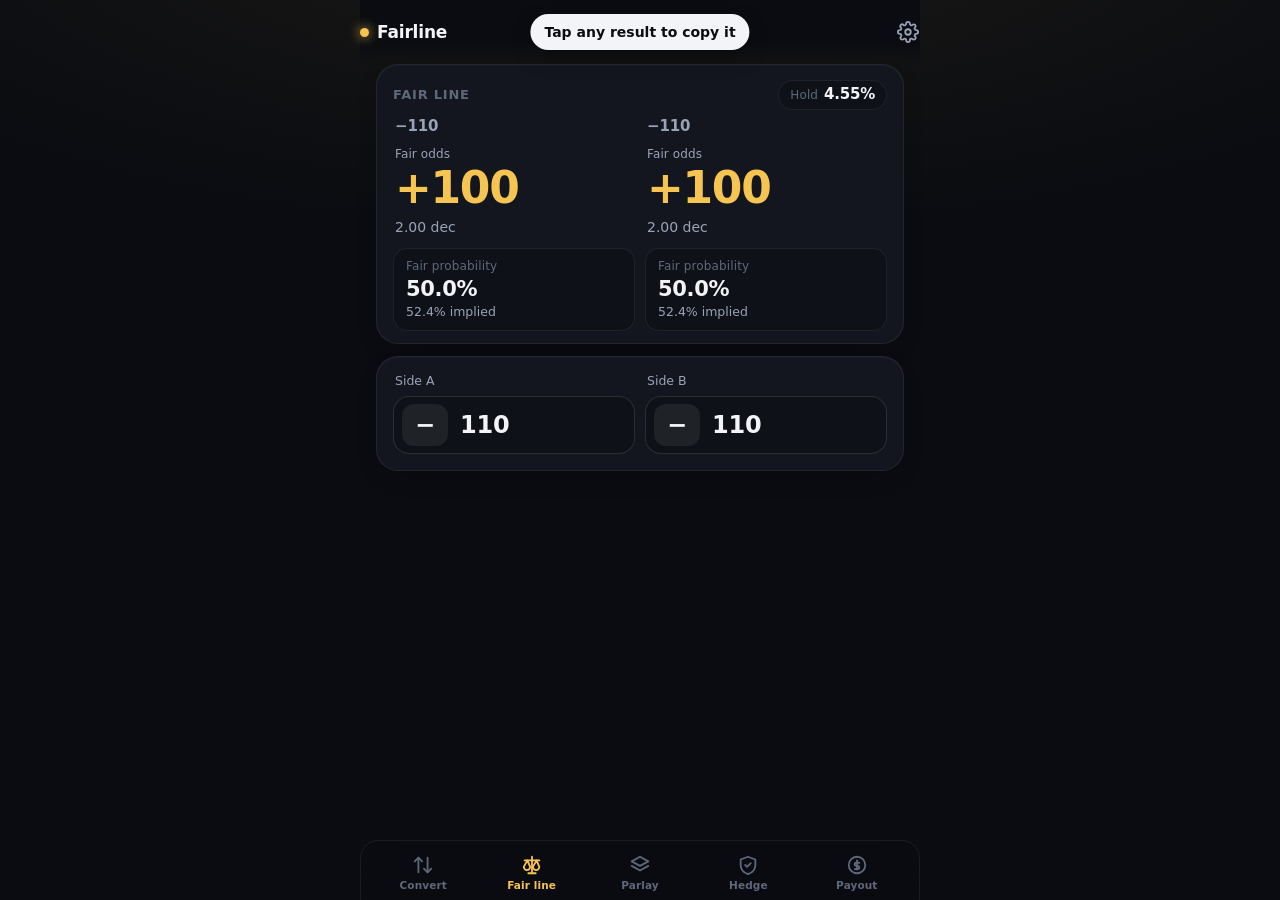
==== index.html @ 2614fa9e "Fairline v1: odds, fair line, parlay, hedge and payout calculators as an offline PWA Co-Authored-By:" ====
<!doctype html>
<html lang="en" data-theme="dark">
<head>
  <meta charset="utf-8">
  <title>Fairline</title>
  <meta name="viewport" content="width=device-width, initial-scale=1, viewport-fit=cover, maximum-scale=1, user-scalable=no">
  <meta name="description" content="Odds, fair lines, parlays, hedges and payouts. Fast, offline, private.">
  <meta name="theme-color" content="#0a0c11">
  <meta name="color-scheme" content="dark light">
  <meta name="apple-mobile-web-app-capable" content="yes">
  <meta name="mobile-web-app-capable" content="yes">
  <meta name="apple-mobile-web-app-status-bar-style" content="black-translucent">
  <meta name="apple-mobile-web-app-title" content="Fairline">
  <meta name="format-detection" content="telephone=no">
  <link rel="manifest" href="/manifest.webmanifest">
  <link rel="icon" type="image/png" sizes="32x32" href="/icons/favicon-32.png">
  <link rel="apple-touch-icon" href="/icons/apple-touch-icon.png">
  <link rel="stylesheet" href="/css/app.css">
  <script type="module" src="/js/app.js"></script>
</head>
<body>
  <header class="top">
    <div class="wordmark" aria-label="Fairline"><span class="wordmark-dot" aria-hidden="true"></span>Fairline</div>
    <button id="settingsBtn" class="icon-btn" type="button" aria-label="Settings">
      <svg viewBox="0 0 24 24" width="22" height="22" fill="none" stroke="currentColor" stroke-width="2" stroke-linecap="round" stroke-linejoin="round" aria-hidden="true">
        <circle cx="12" cy="12" r="3"/>
        <path d="M19.4 15a1.65 1.65 0 0 0 .33 1.82l.06.06a2 2 0 1 1-2.83 2.83l-.06-.06a1.65 1.65 0 0 0-1.82-.33 1.65 1.65 0 0 0-1 1.51V21a2 2 0 1 1-4 0v-.09a1.65 1.65 0 0 0-1.08-1.51 1.65 1.65 0 0 0-1.82.33l-.06.06a2 2 0 1 1-2.83-2.83l.06-.06A1.65 1.65 0 0 0 4.6 15a1.65 1.65 0 0 0-1.51-1H3a2 2 0 1 1 0-4h.09A1.65 1.65 0 0 0 4.6 9a1.65 1.65 0 0 0-.33-1.82l-.06-.06a2 2 0 1 1 2.83-2.83l.06.06A1.65 1.65 0 0 0 9 4.6a1.65 1.65 0 0 0 1-1.51V3a2 2 0 1 1 4 0v.09a1.65 1.65 0 0 0 1 1.51 1.65 1.65 0 0 0 1.82-.33l.06-.06a2 2 0 1 1 2.83 2.83l-.06.06A1.65 1.65 0 0 0 19.4 9a1.65 1.65 0 0 0 1.51 1H21a2 2 0 1 1 0 4h-.09a1.65 1.65 0 0 0-1.51 1z"/>
      </svg>
    </button>
  </header>
  <main id="screens" class="content"></main>
  <nav id="tabs" class="tabs" aria-label="Calculators"></nav>
  <noscript><p style="padding:24px;font-family:system-ui">Fairline needs JavaScript to run.</p></noscript>
</body>
</html>
---- css/app.css ----
/* Fairline: design tokens */
:root {
  --bg: #0a0c11;
  --bg-glow: rgba(245, 196, 81, 0.07);
  --card: #13161e;
  --card-2: #0e1117;
  --line: rgba(255, 255, 255, 0.07);
  --line-strong: rgba(255, 255, 255, 0.12);
  --text: #f3f4f7;
  --text-2: #9aa3b5;
  --text-3: #5f6879;
  --accent: #f5c451;
  --accent-soft: rgba(245, 196, 81, 0.14);
  --accent-ink: #1a1300;
  --pos: #3ddc97;
  --neg: #ff6b6b;
  --focus: rgba(245, 196, 81, 0.35);
  --tabbar: rgba(10, 12, 17, 0.82);
  --sheet: #13161e;
  --danger-soft: rgba(255, 107, 107, 0.12);
  --radius: 22px;
  --radius-sm: 14px;
  --tab-h: 60px;
  --font: -apple-system, BlinkMacSystemFont, "SF Pro Text", "Segoe UI", Roboto, Inter, system-ui, sans-serif;
  color-scheme: dark;
}
:root[data-theme="light"] {
  --bg: #f3f4f7;
  --bg-glow: rgba(214, 160, 30, 0.10);
  --card: #ffffff;
  --card-2: #f6f7fa;
  --line: rgba(15, 18, 24, 0.07);
  --line-strong: rgba(15, 18, 24, 0.14);
  --text: #0f1218;
  --text-2: #5b6474;
  --text-3: #8b94a5;
  --accent: #c9900f;
  --accent-soft: rgba(201, 144, 15, 0.12);
  --accent-ink: #ffffff;
  --pos: #178f5e;
  --neg: #d64545;
  --focus: rgba(201, 144, 15, 0.3);
  --tabbar: rgba(243, 244, 247, 0.85);
  --sheet: #ffffff;
  --danger-soft: rgba(214, 69, 69, 0.1);
  color-scheme: light;
}

/* Reset */
*, *::before, *::after { box-sizing: border-box; }
html { height: 100%; -webkit-text-size-adjust: 100%; }
body {
  margin: 0;
  min-height: 100%;
  background: var(--bg);
  background-image: radial-gradient(120% 60% at 50% -10%, var(--bg-glow), transparent 60%);
  background-attachment: fixed;
  color: var(--text);
  font-family: var(--font);
  font-size: 16px;
  line-height: 1.3;
  -webkit-font-smoothing: antialiased;
  -webkit-tap-highlight-color: transparent;
  overscroll-behavior-y: none;
  touch-action: manipulation;
  font-variant-numeric: tabular-nums;
}
button { font: inherit; color: inherit; background: none; border: 0; padding: 0; margin: 0; cursor: pointer; touch-action: manipulation; }
input { font: inherit; color: inherit; }
[hidden] { display: none !important; }
:focus { outline: none; }
:focus-visible { outline: 2px solid var(--accent); outline-offset: 2px; }

/* Header */
.top {
  position: sticky; top: 0; z-index: 20;
  display: flex; align-items: center; justify-content: space-between;
  padding: calc(env(safe-area-inset-top) + 10px) 20px 8px;
  background: linear-gradient(var(--bg) 70%, transparent);
}
.wordmark {
  display: inline-flex; align-items: center; gap: 8px;
  font-weight: 700; font-size: 17px; letter-spacing: -0.01em;
}
.wordmark-dot { width: 9px; height: 9px; border-radius: 50%; background: var(--accent); box-shadow: 0 0 12px var(--accent); }
.icon-btn {
  width: 44px; height: 44px; border-radius: 14px; margin-right: -10px;
  display: grid; place-items: center; color: var(--text-2);
  transition: background .15s, color .15s;
}
.icon-btn:active { background: var(--line); color: var(--text); }

/* Content */
.content {
  max-width: 560px; margin: 0 auto;
  padding: 2px 16px calc(var(--tab-h) + env(safe-area-inset-bottom) + 28px);
}
.screen { display: flex; flex-direction: column; gap: 12px; animation: fade .16s ease-out; }
@keyframes fade { from { opacity: 0; transform: translateY(4px); } to { opacity: 1; transform: none; } }
.pane { display: flex; flex-direction: column; gap: 12px; }

/* Cards */
.card {
  background: var(--card);
  border: 1px solid var(--line);
  border-radius: var(--radius);
  padding: 16px;
  box-shadow: 0 1px 0 rgba(255,255,255,0.03) inset, 0 10px 30px -18px rgba(0,0,0,0.6);
}
.card-hero { padding: 14px 16px 12px; }
.card-head { display: flex; align-items: center; justify-content: space-between; min-height: 32px; margin-bottom: 4px; }
.card-title { font-size: 13px; font-weight: 600; letter-spacing: 0.06em; text-transform: uppercase; color: var(--text-3); }
.card-title-sm { text-transform: none; letter-spacing: 0; font-size: 14px; color: var(--text-2); }
.card-inputs { display: flex; flex-direction: column; gap: 12px; }
.divider { height: 1px; background: var(--line); margin: 2px 0; }

/* Results */
.res {
  display: flex; flex-direction: column; align-items: flex-start; gap: 2px;
  width: 100%; text-align: left;
  padding: 10px 12px; border-radius: var(--radius-sm);
  background: var(--card-2); border: 1px solid var(--line);
  transition: transform .08s, background .15s;
  -webkit-user-select: none; user-select: none;
}
.res:active { transform: scale(0.985); background: var(--line); }
.res-label { font-size: 12px; font-weight: 500; color: var(--text-3); letter-spacing: 0.01em; }
.res-value { font-size: 21px; font-weight: 700; letter-spacing: -0.015em; line-height: 1.15; word-break: break-all; }
.res-sub { font-size: 12.5px; color: var(--text-2); margin-top: 1px; }
.res.is-empty .res-value { color: var(--text-3); font-weight: 500; }
.res.tone-pos .res-value { color: var(--pos); }
.res.tone-neg .res-value { color: var(--neg); }
.res.tone-accent .res-value { color: var(--accent); }

.res-hero { background: transparent; border: 0; padding: 6px 2px 10px; gap: 4px; }
.res-hero:active { background: transparent; transform: scale(0.99); }
.res-hero .res-label { font-size: 13px; color: var(--text-2); }
.res-hero .res-value { font-size: clamp(42px, 12.5vw, 60px); font-weight: 800; letter-spacing: -0.03em; line-height: 1; }
.res-hero .res-sub { font-size: 14px; color: var(--text-2); margin-top: 4px; }
.res-row { display: grid; grid-template-columns: 1fr 1fr; gap: 8px; margin-top: 6px; }
.res-row-1 { grid-template-columns: 1fr; }
.res-row .res { min-height: 66px; }

/* Pill result in card head (hold, arb sum) */
.res-pill {
  width: auto; flex-direction: row; align-items: baseline; gap: 6px;
  padding: 5px 11px; border-radius: 999px; background: var(--card-2);
}
.res-pill .res-label { font-size: 12px; }
.res-pill .res-value { font-size: 15px; font-weight: 700; }
.res-pill .res-sub { display: none; }

/* Two-column results (fair line) */
.cols { display: grid; grid-template-columns: 1fr 1fr; gap: 10px; margin-top: 2px; }
.col { display: flex; flex-direction: column; gap: 8px; min-width: 0; }
.col-head {
  font-size: 15px; font-weight: 700; color: var(--text-2); letter-spacing: -0.01em;
  padding: 2px 2px 0;
}
.res-col.res-hero { padding: 2px 2px 4px; }
.res-col.res-hero .res-value { font-size: clamp(30px, 9.4vw, 44px); color: var(--accent); }
.res-col.res-hero .res-label { font-size: 12px; }

/* Fields */
.field { display: flex; flex-direction: column; gap: 6px; min-width: 0; }
.field-label { font-size: 12.5px; font-weight: 500; color: var(--text-2); padding-left: 2px; }
.field-box {
  display: flex; align-items: center; gap: 8px;
  height: 58px; padding: 0 8px 0 8px;
  background: var(--card-2); border: 1px solid var(--line-strong); border-radius: 16px;
  transition: border-color .15s, box-shadow .15s;
}
.field-box:focus-within { border-color: var(--accent); box-shadow: 0 0 0 3px var(--focus); }
.field-box input {
  flex: 1; min-width: 0; width: 100%;
  height: 100%; background: transparent; border: 0; padding: 0 4px;
  font-size: 24px; font-weight: 600; letter-spacing: -0.01em;
  -webkit-appearance: none; appearance: none;
}
.field-box input::placeholder { color: var(--text-3); font-weight: 500; }
.field.is-computed .field-box { border-style: dashed; }
.field.is-computed .field-box input { color: var(--accent); }
.field.is-invalid .field-box { border-color: var(--neg); }
.field-sub { font-size: 12.5px; color: var(--text-2); padding-left: 4px; }
.field-sub-btn { text-align: left; }
.field-sub.is-link { color: var(--accent); font-weight: 500; }
.adorn { font-size: 18px; font-weight: 600; color: var(--text-3); padding: 0 2px 0 6px; }
.adorn-suffix { padding: 0 8px 0 0; }
.sign {
  flex: none; width: 46px; height: 42px; border-radius: 12px;
  background: var(--line); font-size: 24px; font-weight: 700; line-height: 1;
  color: var(--text); transition: background .12s, color .12s, transform .08s;
}
.sign:active { transform: scale(0.94); }
.sign.is-plus { background: var(--accent-soft); color: var(--accent); }
.row-2 { display: grid; grid-template-columns: 1fr 1fr; gap: 10px; }
.swap { display: flex; justify-content: center; color: var(--text-3); margin: -6px 0; }

/* Segmented controls */
.seg {
  display: inline-flex; padding: 3px; gap: 2px;
  background: var(--card-2); border: 1px solid var(--line); border-radius: 12px;
}
.seg-btn {
  padding: 7px 12px; border-radius: 9px; font-size: 14px; font-weight: 600;
  color: var(--text-2); white-space: nowrap; transition: background .15s, color .15s;
}
.seg-btn.is-on { background: var(--accent); color: var(--accent-ink); }
.seg-mini .seg-btn { padding: 5px 11px; font-size: 13.5px; min-width: 38px; text-align: center; }
.seg-full { display: flex; width: 100%; }
.seg-full .seg-btn { flex: 1; text-align: center; padding: 10px 8px; }
.field-box .seg { border: 0; background: var(--line); padding: 2px; border-radius: 10px; margin-right: 2px; }
.field-box .seg-btn { padding: 6px 10px; border-radius: 8px; font-size: 14px; }

/* Parlay legs */
.legs { display: flex; flex-direction: column; gap: 10px; }
.leg { display: grid; grid-template-columns: 1fr 44px; gap: 8px; align-items: end; }
.leg-remove {
  width: 44px; height: 58px; border-radius: 14px; display: grid; place-items: center;
  color: var(--text-3); background: var(--card-2); border: 1px solid var(--line);
}
.leg-remove:active { color: var(--neg); background: var(--danger-soft); }
.btn-ghost {
  display: inline-flex; align-items: center; justify-content: center; gap: 8px;
  height: 48px; border-radius: 14px; width: 100%;
  background: var(--accent-soft); color: var(--accent); font-weight: 600; font-size: 15px;
  transition: transform .08s;
}
.btn-ghost:active { transform: scale(0.985); }

/* Tab bar */
.tabs {
  position: fixed; left: 0; right: 0; bottom: 0; z-index: 30;
  display: grid; grid-template-columns: repeat(5, 1fr);
  height: calc(var(--tab-h) + env(safe-area-inset-bottom));
  padding: 6px 8px env(safe-area-inset-bottom);
  background: var(--tabbar);
  -webkit-backdrop-filter: saturate(160%) blur(18px); backdrop-filter: saturate(160%) blur(18px);
  border-top: 1px solid var(--line);
}
.tab {
  display: flex; flex-direction: column; align-items: center; justify-content: center; gap: 3px;
  color: var(--text-3); border-radius: 12px; transition: color .15s, transform .08s;
}
.tab:active { transform: scale(0.94); }
.tab-label { font-size: 10.5px; font-weight: 600; letter-spacing: 0.01em; }
.tab.is-active { color: var(--accent); }

/* Toast */
#toast {
  position: fixed; left: 50%; top: calc(env(safe-area-inset-top) + 14px); z-index: 60;
  transform: translate(-50%, -12px); opacity: 0; pointer-events: none;
  padding: 9px 14px; border-radius: 999px;
  background: var(--text); color: var(--bg); font-size: 14px; font-weight: 600;
  box-shadow: 0 8px 24px -8px rgba(0,0,0,0.5);
  transition: opacity .16s, transform .16s;
  max-width: calc(100% - 32px); white-space: nowrap; overflow: hidden; text-overflow: ellipsis;
}
#toast.is-on { opacity: 1; transform: translate(-50%, 0); }

/* Settings sheet */
.sheet { position: fixed; inset: 0; z-index: 50; }
.sheet-backdrop { position: absolute; inset: 0; background: rgba(0,0,0,0.5); opacity: 0; transition: opacity .22s; }
.sheet-panel {
  position: absolute; left: 0; right: 0; bottom: 0;
  max-height: calc(100% - env(safe-area-inset-top) - 40px);
  display: flex; flex-direction: column;
  background: var(--sheet); border-radius: 24px 24px 0 0;
  border-top: 1px solid var(--line);
  transform: translateY(100%); transition: transform .24s cubic-bezier(.2,.8,.2,1);
  max-width: 560px; margin: 0 auto;
}
.sheet.is-open .sheet-backdrop { opacity: 1; }
.sheet.is-open .sheet-panel { transform: none; }
.sheet-grab { width: 36px; height: 5px; border-radius: 3px; background: var(--line-strong); margin: 8px auto 0; }
.sheet-head { display: flex; align-items: center; justify-content: space-between; padding: 8px 20px 6px; }
.sheet-title { margin: 0; font-size: 20px; font-weight: 700; letter-spacing: -0.01em; }
.btn-done { color: var(--accent); font-weight: 700; font-size: 16px; padding: 8px 2px 8px 12px; }
.sheet-body { overflow-y: auto; -webkit-overflow-scrolling: touch; padding: 4px 20px calc(env(safe-area-inset-bottom) + 24px); display: flex; flex-direction: column; gap: 22px; }
.section { display: flex; flex-direction: column; gap: 10px; }
.section-title { font-size: 12px; font-weight: 600; letter-spacing: 0.06em; text-transform: uppercase; color: var(--text-3); }
.note { font-size: 13px; color: var(--text-2); line-height: 1.4; }
.about { font-size: 12px; color: var(--text-3); }
.options { display: flex; flex-direction: column; border: 1px solid var(--line); border-radius: 16px; overflow: hidden; background: var(--card-2); }
.option {
  display: flex; align-items: center; gap: 10px; text-align: left;
  min-height: 50px; padding: 10px 14px; border-top: 1px solid var(--line);
}
.option:first-child { border-top: 0; }
.option:active { background: var(--line); }
.option-label { flex: 1; font-size: 15px; font-weight: 500; }
.option-rate { font-size: 14px; color: var(--text-2); }
.option-check { width: 22px; display: grid; place-items: center; color: var(--accent); opacity: 0; transition: opacity .12s; }
.option.is-on .option-check { opacity: 1; }
.option.is-on .option-label { font-weight: 600; }
.btn-danger {
  height: 48px; border-radius: 14px; background: var(--danger-soft); color: var(--neg);
  font-weight: 600; font-size: 15px;
}
body.sheet-open { overflow: hidden; }

/* Wider screens: keep it phone-shaped and centered */
@media (min-width: 600px) {
  .top { max-width: 560px; margin: 0 auto; padding-left: 0; padding-right: 0; }
  .tabs { max-width: 560px; margin: 0 auto; border-radius: 18px 18px 0 0; border-left: 1px solid var(--line); border-right: 1px solid var(--line); }
}
@media (prefers-reduced-motion: reduce) {
  * { transition: none !important; animation: none !important; }
}
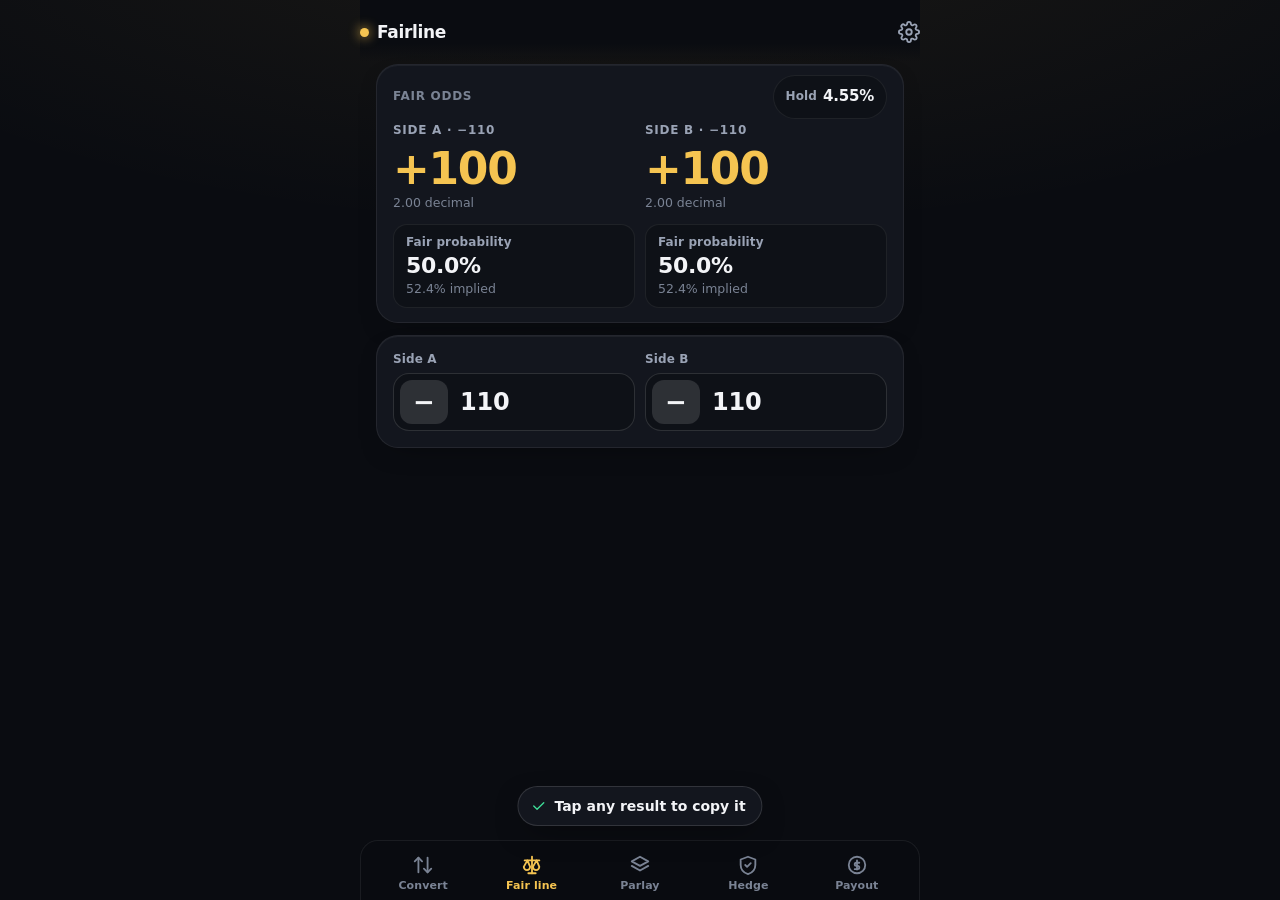
==== commit 3e12c97e: "Review round 1: contrast, touch targets, keyboard dismissal, hedge and parlay layouts, labels Co-Aut" ====
--- a/index.html
+++ b/index.html
@@ -3,7 +3,7 @@
 <head>
   <meta charset="utf-8">
   <title>Fairline</title>
-  <meta name="viewport" content="width=device-width, initial-scale=1, viewport-fit=cover, maximum-scale=1, user-scalable=no">
+  <meta name="viewport" content="width=device-width, initial-scale=1, viewport-fit=cover">
   <meta name="description" content="Odds, fair lines, parlays, hedges and payouts. Fast, offline, private.">
   <meta name="theme-color" content="#0a0c11">
   <meta name="color-scheme" content="dark light">
--- a/css/app.css
+++ b/css/app.css
@@ -5,18 +5,24 @@
   --card: #13161e;
   --card-2: #0e1117;
   --line: rgba(255, 255, 255, 0.07);
-  --line-strong: rgba(255, 255, 255, 0.12);
+  --line-strong: rgba(255, 255, 255, 0.13);
   --text: #f3f4f7;
   --text-2: #9aa3b5;
-  --text-3: #5f6879;
+  --text-3: #7a8394;
+  --text-4: #5f6879;
   --accent: #f5c451;
+  --accent-fill: #f5c451;
+  --accent-fill-ink: #1a1300;
   --accent-soft: rgba(245, 196, 81, 0.14);
-  --accent-ink: #1a1300;
+  --thumb: #f3f4f7;
+  --thumb-ink: #0a0c11;
   --pos: #3ddc97;
   --neg: #ff6b6b;
   --focus: rgba(245, 196, 81, 0.35);
-  --tabbar: rgba(10, 12, 17, 0.82);
-  --sheet: #13161e;
+  --tabbar: rgba(10, 12, 17, 0.84);
+  --sheet: #171b25;
+  --sheet-shadow: 0 -20px 60px rgba(0, 0, 0, 0.5);
+  --card-shadow: inset 0 1px 0 rgba(255, 255, 255, 0.05), 0 10px 30px -18px rgba(0, 0, 0, 0.6);
   --danger-soft: rgba(255, 107, 107, 0.12);
   --radius: 22px;
   --radius-sm: 14px;
@@ -26,22 +32,28 @@
 }
 :root[data-theme="light"] {
   --bg: #f3f4f7;
-  --bg-glow: rgba(214, 160, 30, 0.10);
+  --bg-glow: rgba(214, 160, 30, 0.05);
   --card: #ffffff;
   --card-2: #f6f7fa;
   --line: rgba(15, 18, 24, 0.07);
   --line-strong: rgba(15, 18, 24, 0.14);
   --text: #0f1218;
   --text-2: #5b6474;
-  --text-3: #8b94a5;
-  --accent: #c9900f;
-  --accent-soft: rgba(201, 144, 15, 0.12);
-  --accent-ink: #ffffff;
+  --text-3: #6b7384;
+  --text-4: #9aa2b2;
+  --accent: #946600;
+  --accent-fill: #f0b93a;
+  --accent-fill-ink: #1a1300;
+  --accent-soft: rgba(148, 102, 0, 0.12);
+  --thumb: #0f1218;
+  --thumb-ink: #ffffff;
   --pos: #178f5e;
   --neg: #d64545;
-  --focus: rgba(201, 144, 15, 0.3);
-  --tabbar: rgba(243, 244, 247, 0.85);
+  --focus: rgba(148, 102, 0, 0.3);
+  --tabbar: rgba(243, 244, 247, 0.86);
   --sheet: #ffffff;
+  --sheet-shadow: 0 -16px 48px rgba(15, 18, 24, 0.18);
+  --card-shadow: 0 1px 2px rgba(15, 18, 24, 0.04), 0 8px 24px -12px rgba(15, 18, 24, 0.12);
   --danger-soft: rgba(214, 69, 69, 0.1);
   color-scheme: light;
 }
@@ -54,7 +66,6 @@
   min-height: 100%;
   background: var(--bg);
   background-image: radial-gradient(120% 60% at 50% -10%, var(--bg-glow), transparent 60%);
-  background-attachment: fixed;
   color: var(--text);
   font-family: var(--font);
   font-size: 16px;
@@ -75,16 +86,16 @@
 .top {
   position: sticky; top: 0; z-index: 20;
   display: flex; align-items: center; justify-content: space-between;
-  padding: calc(env(safe-area-inset-top) + 10px) 20px 8px;
+  padding: calc(env(safe-area-inset-top) + 10px) 16px 8px;
   background: linear-gradient(var(--bg) 70%, transparent);
 }
 .wordmark {
   display: inline-flex; align-items: center; gap: 8px;
-  font-weight: 700; font-size: 17px; letter-spacing: -0.01em;
+  font-weight: 700; font-size: 17px; letter-spacing: -0.02em;
 }
 .wordmark-dot { width: 9px; height: 9px; border-radius: 50%; background: var(--accent); box-shadow: 0 0 12px var(--accent); }
 .icon-btn {
-  width: 44px; height: 44px; border-radius: 14px; margin-right: -10px;
+  width: 44px; height: 44px; border-radius: 14px; margin-right: -11px;
   display: grid; place-items: center; color: var(--text-2);
   transition: background .15s, color .15s;
 }
@@ -95,8 +106,7 @@
   max-width: 560px; margin: 0 auto;
   padding: 2px 16px calc(var(--tab-h) + env(safe-area-inset-bottom) + 28px);
 }
-.screen { display: flex; flex-direction: column; gap: 12px; animation: fade .16s ease-out; }
-@keyframes fade { from { opacity: 0; transform: translateY(4px); } to { opacity: 1; transform: none; } }
+.screen { display: flex; flex-direction: column; gap: 12px; }
 .pane { display: flex; flex-direction: column; gap: 12px; }
 
 /* Cards */
@@ -105,68 +115,77 @@
   border: 1px solid var(--line);
   border-radius: var(--radius);
   padding: 16px;
-  box-shadow: 0 1px 0 rgba(255,255,255,0.03) inset, 0 10px 30px -18px rgba(0,0,0,0.6);
-}
-.card-hero { padding: 14px 16px 12px; }
-.card-head { display: flex; align-items: center; justify-content: space-between; min-height: 32px; margin-bottom: 4px; }
-.card-title { font-size: 13px; font-weight: 600; letter-spacing: 0.06em; text-transform: uppercase; color: var(--text-3); }
-.card-title-sm { text-transform: none; letter-spacing: 0; font-size: 14px; color: var(--text-2); }
+  box-shadow: var(--card-shadow);
+}
+.card-hero { padding: 14px 16px 14px; }
+.card-head { display: flex; align-items: center; justify-content: space-between; min-height: 44px; margin: -4px 0 0; }
+.card-head-end { justify-content: flex-end; }
+.caption { font-size: 12px; font-weight: 600; letter-spacing: 0.06em; text-transform: uppercase; color: var(--text-3); }
 .card-inputs { display: flex; flex-direction: column; gap: 12px; }
-.divider { height: 1px; background: var(--line); margin: 2px 0; }
+.note { font-size: 13px; color: var(--text-3); line-height: 1.4; }
 
 /* Results */
 .res {
   display: flex; flex-direction: column; align-items: flex-start; gap: 2px;
-  width: 100%; text-align: left;
+  width: 100%; min-width: 0; text-align: left;
   padding: 10px 12px; border-radius: var(--radius-sm);
   background: var(--card-2); border: 1px solid var(--line);
-  transition: transform .08s, background .15s;
+  transition: transform .08s, background .15s, border-color .15s;
   -webkit-user-select: none; user-select: none;
 }
 .res:active { transform: scale(0.985); background: var(--line); }
-.res-label { font-size: 12px; font-weight: 500; color: var(--text-3); letter-spacing: 0.01em; }
-.res-value { font-size: 21px; font-weight: 700; letter-spacing: -0.015em; line-height: 1.15; word-break: break-all; }
-.res-sub { font-size: 12.5px; color: var(--text-2); margin-top: 1px; }
-.res.is-empty .res-value { color: var(--text-3); font-weight: 500; }
+.res-label { font-size: 12px; font-weight: 600; letter-spacing: 0.01em; color: var(--text-2); max-width: 100%; white-space: nowrap; overflow: hidden; text-overflow: ellipsis; }
+.res-value { font-size: 22px; font-weight: 700; letter-spacing: -0.015em; line-height: 1.15; max-width: 100%; overflow-wrap: anywhere; }
+.res-sub { font-size: 12.5px; color: var(--text-3); margin-top: 1px; max-width: 100%; line-height: 1.25; display: -webkit-box; -webkit-line-clamp: 2; -webkit-box-orient: vertical; overflow: hidden; }
+.res.is-empty .res-value { color: var(--text-4); font-weight: 400; }
 .res.tone-pos .res-value { color: var(--pos); }
 .res.tone-neg .res-value { color: var(--neg); }
 .res.tone-accent .res-value { color: var(--accent); }
-
-.res-hero { background: transparent; border: 0; padding: 6px 2px 10px; gap: 4px; }
+.res.is-copied { border-color: var(--pos); }
+.res.is-copied .res-label { color: var(--pos); }
+
+.res-hero { background: transparent; border: 0; padding: 4px 0 12px; gap: 4px; min-height: 104px; justify-content: center; }
 .res-hero:active { background: transparent; transform: scale(0.99); }
-.res-hero .res-label { font-size: 13px; color: var(--text-2); }
+.res-hero .res-label { font-size: 13px; font-weight: 500; color: var(--text-2); }
 .res-hero .res-value { font-size: clamp(42px, 12.5vw, 60px); font-weight: 800; letter-spacing: -0.03em; line-height: 1; }
-.res-hero .res-sub { font-size: 14px; color: var(--text-2); margin-top: 4px; }
-.res-row { display: grid; grid-template-columns: 1fr 1fr; gap: 8px; margin-top: 6px; }
+.res-hero.is-empty .res-value { font-size: 30px; font-weight: 400; color: var(--text-4); }
+.res-hero .res-sub { font-size: 14px; color: var(--text-2); margin-top: 4px; -webkit-line-clamp: 3; }
+.res-row { display: grid; grid-template-columns: 1fr 1fr; gap: 8px; }
+.res-row + .res-row, .res-row + .res-line { margin-top: 8px; }
 .res-row-1 { grid-template-columns: 1fr; }
-.res-row .res { min-height: 66px; }
-
-/* Pill result in card head (hold, arb sum) */
+.res-row .res { min-height: 70px; }
+
+/* Single-line result: label left, value right */
+.res-line { flex-direction: row; align-items: center; justify-content: space-between; gap: 10px; min-height: 48px; padding: 8px 12px; }
+.res-line .res-label { flex: 1; }
+.res-line .res-value { font-size: 18px; }
+.res-line .res-sub { display: none; }
+
+/* Pill result in a card head (hold, arb) */
 .res-pill {
   width: auto; flex-direction: row; align-items: baseline; gap: 6px;
-  padding: 5px 11px; border-radius: 999px; background: var(--card-2);
+  min-height: 44px; padding: 0 12px; border-radius: 999px; background: var(--card-2);
+  align-items: center;
 }
 .res-pill .res-label { font-size: 12px; }
 .res-pill .res-value { font-size: 15px; font-weight: 700; }
 .res-pill .res-sub { display: none; }
 
 /* Two-column results (fair line) */
-.cols { display: grid; grid-template-columns: 1fr 1fr; gap: 10px; margin-top: 2px; }
+.cols { display: grid; grid-template-columns: 1fr 1fr; gap: 10px; margin-top: 4px; }
 .col { display: flex; flex-direction: column; gap: 8px; min-width: 0; }
-.col-head {
-  font-size: 15px; font-weight: 700; color: var(--text-2); letter-spacing: -0.01em;
-  padding: 2px 2px 0;
-}
-.res-col.res-hero { padding: 2px 2px 4px; }
-.res-col.res-hero .res-value { font-size: clamp(30px, 9.4vw, 44px); color: var(--accent); }
-.res-col.res-hero .res-label { font-size: 12px; }
+.eyebrow { font-size: 12px; font-weight: 600; letter-spacing: 0.06em; text-transform: uppercase; color: var(--text-2); }
+.res-col.res-hero { padding: 0 0 6px; min-height: 0; gap: 2px; }
+.res-col.res-hero .res-label { display: none; }
+.res-col.res-hero .res-value { font-size: clamp(32px, 9.6vw, 44px); }
+.res-col.res-hero .res-sub { font-size: 12.5px; color: var(--text-3); margin-top: 2px; }
 
 /* Fields */
 .field { display: flex; flex-direction: column; gap: 6px; min-width: 0; }
-.field-label { font-size: 12.5px; font-weight: 500; color: var(--text-2); padding-left: 2px; }
+.field-label { font-size: 12px; font-weight: 600; letter-spacing: 0.01em; color: var(--text-2); white-space: nowrap; overflow: hidden; text-overflow: ellipsis; }
 .field-box {
   display: flex; align-items: center; gap: 8px;
-  height: 58px; padding: 0 8px 0 8px;
+  height: 58px; padding: 0 6px 0 6px;
   background: var(--card-2); border: 1px solid var(--line-strong); border-radius: 16px;
   transition: border-color .15s, box-shadow .15s;
 }
@@ -177,40 +196,40 @@
   font-size: 24px; font-weight: 600; letter-spacing: -0.01em;
   -webkit-appearance: none; appearance: none;
 }
-.field-box input::placeholder { color: var(--text-3); font-weight: 500; }
-.field.is-computed .field-box { border-style: dashed; }
-.field.is-computed .field-box input { color: var(--accent); }
+.field-box input::placeholder { color: var(--text-4); font-weight: 500; }
+.field.is-computed .field-box { background: transparent; }
+.field.is-computed .field-box input { color: var(--text-2); }
+.field.is-computed .field-label::after { content: " \00B7 \00A0 calculated"; font-weight: 500; color: var(--text-3); }
 .field.is-invalid .field-box { border-color: var(--neg); }
-.field-sub { font-size: 12.5px; color: var(--text-2); padding-left: 4px; }
-.field-sub-btn { text-align: left; }
-.field-sub.is-link { color: var(--accent); font-weight: 500; }
-.adorn { font-size: 18px; font-weight: 600; color: var(--text-3); padding: 0 2px 0 6px; }
-.adorn-suffix { padding: 0 8px 0 0; }
+.field-sub { font-size: 12.5px; color: var(--text-3); }
+.field-sub.is-error { color: var(--neg); }
+.adorn { font-size: 18px; font-weight: 600; color: var(--text-3); padding: 0 2px 0 8px; }
+.adorn-suffix { padding: 0 10px 0 0; }
 .sign {
-  flex: none; width: 46px; height: 42px; border-radius: 12px;
-  background: var(--line); font-size: 24px; font-weight: 700; line-height: 1;
+  flex: none; width: 48px; height: 44px; border-radius: 12px;
+  background: var(--line-strong); font-size: 26px; font-weight: 600; line-height: 1;
   color: var(--text); transition: background .12s, color .12s, transform .08s;
 }
 .sign:active { transform: scale(0.94); }
 .sign.is-plus { background: var(--accent-soft); color: var(--accent); }
 .row-2 { display: grid; grid-template-columns: 1fr 1fr; gap: 10px; }
-.swap { display: flex; justify-content: center; color: var(--text-3); margin: -6px 0; }
-
-/* Segmented controls */
+.swap { display: flex; justify-content: center; color: var(--text-4); margin: -6px 0; }
+
+/* Segmented controls: one system, three sizes */
 .seg {
   display: inline-flex; padding: 3px; gap: 2px;
   background: var(--card-2); border: 1px solid var(--line); border-radius: 12px;
 }
 .seg-btn {
-  padding: 7px 12px; border-radius: 9px; font-size: 14px; font-weight: 600;
+  min-height: 38px; padding: 0 14px; border-radius: 9px; font-size: 14px; font-weight: 600;
   color: var(--text-2); white-space: nowrap; transition: background .15s, color .15s;
 }
-.seg-btn.is-on { background: var(--accent); color: var(--accent-ink); }
-.seg-mini .seg-btn { padding: 5px 11px; font-size: 13.5px; min-width: 38px; text-align: center; }
-.seg-full { display: flex; width: 100%; }
-.seg-full .seg-btn { flex: 1; text-align: center; padding: 10px 8px; }
-.field-box .seg { border: 0; background: var(--line); padding: 2px; border-radius: 10px; margin-right: 2px; }
-.field-box .seg-btn { padding: 6px 10px; border-radius: 8px; font-size: 14px; }
+.seg-btn.is-on { background: var(--thumb); color: var(--thumb-ink); }
+.seg-mini .seg-btn { min-width: 44px; padding: 0 12px; }
+.seg-full { display: flex; width: 100%; padding: 3px; }
+.seg-full .seg-btn { flex: 1; min-height: 42px; text-align: center; padding: 0 8px; }
+.seg-field { border: 0; background: var(--line); padding: 2px; border-radius: 10px; flex: none; }
+.seg-field .seg-btn { min-height: 40px; min-width: 44px; padding: 0 12px; border-radius: 8px; }
 
 /* Parlay legs */
 .legs { display: flex; flex-direction: column; gap: 10px; }
@@ -227,6 +246,16 @@
   transition: transform .08s;
 }
 .btn-ghost:active { transform: scale(0.985); }
+
+/* Collapsible card */
+.card-disclosure { padding: 0; overflow: hidden; }
+.disclosure {
+  display: flex; align-items: center; justify-content: space-between; width: 100%;
+  min-height: 52px; padding: 0 16px; font-size: 14px; font-weight: 600; color: var(--text-2);
+}
+.disclosure svg { transition: transform .18s; color: var(--text-3); }
+.disclosure.is-open svg { transform: rotate(180deg); }
+.disclosure-body { display: flex; flex-direction: column; gap: 12px; padding: 0 16px 16px; }
 
 /* Tab bar */
 .tabs {
@@ -235,7 +264,7 @@
   height: calc(var(--tab-h) + env(safe-area-inset-bottom));
   padding: 6px 8px env(safe-area-inset-bottom);
   background: var(--tabbar);
-  -webkit-backdrop-filter: saturate(160%) blur(18px); backdrop-filter: saturate(160%) blur(18px);
+  -webkit-backdrop-filter: blur(20px); backdrop-filter: blur(20px);
   border-top: 1px solid var(--line);
 }
 .tab {
@@ -243,43 +272,45 @@
   color: var(--text-3); border-radius: 12px; transition: color .15s, transform .08s;
 }
 .tab:active { transform: scale(0.94); }
-.tab-label { font-size: 10.5px; font-weight: 600; letter-spacing: 0.01em; }
+.tab-label { font-size: 11px; font-weight: 600; letter-spacing: 0.01em; }
 .tab.is-active { color: var(--accent); }
 
-/* Toast */
+/* Toast: sits above the tab bar so it never covers the numbers being read */
 #toast {
-  position: fixed; left: 50%; top: calc(env(safe-area-inset-top) + 14px); z-index: 60;
-  transform: translate(-50%, -12px); opacity: 0; pointer-events: none;
-  padding: 9px 14px; border-radius: 999px;
-  background: var(--text); color: var(--bg); font-size: 14px; font-weight: 600;
-  box-shadow: 0 8px 24px -8px rgba(0,0,0,0.5);
+  position: fixed; left: 50%; bottom: calc(var(--tab-h) + env(safe-area-inset-bottom) + 14px); z-index: 60;
+  display: inline-flex; align-items: center; gap: 8px;
+  transform: translate(-50%, 10px); opacity: 0; pointer-events: none;
+  padding: 10px 16px 10px 12px; border-radius: 999px;
+  background: var(--card); color: var(--text); border: 1px solid var(--line-strong);
+  font-size: 14px; font-weight: 600;
+  box-shadow: 0 10px 30px -10px rgba(0,0,0,0.5);
   transition: opacity .16s, transform .16s;
-  max-width: calc(100% - 32px); white-space: nowrap; overflow: hidden; text-overflow: ellipsis;
-}
+  max-width: calc(100% - 32px); white-space: nowrap;
+}
+#toast svg { color: var(--pos); flex: none; }
 #toast.is-on { opacity: 1; transform: translate(-50%, 0); }
 
 /* Settings sheet */
 .sheet { position: fixed; inset: 0; z-index: 50; }
-.sheet-backdrop { position: absolute; inset: 0; background: rgba(0,0,0,0.5); opacity: 0; transition: opacity .22s; }
+.sheet-backdrop { position: absolute; inset: 0; background: rgba(0,0,0,0.5); -webkit-backdrop-filter: blur(6px); backdrop-filter: blur(6px); opacity: 0; transition: opacity .22s; }
 .sheet-panel {
   position: absolute; left: 0; right: 0; bottom: 0;
   max-height: calc(100% - env(safe-area-inset-top) - 40px);
   display: flex; flex-direction: column;
   background: var(--sheet); border-radius: 24px 24px 0 0;
-  border-top: 1px solid var(--line);
+  border-top: 1px solid var(--line-strong);
+  box-shadow: var(--sheet-shadow);
   transform: translateY(100%); transition: transform .24s cubic-bezier(.2,.8,.2,1);
   max-width: 560px; margin: 0 auto;
 }
 .sheet.is-open .sheet-backdrop { opacity: 1; }
 .sheet.is-open .sheet-panel { transform: none; }
-.sheet-grab { width: 36px; height: 5px; border-radius: 3px; background: var(--line-strong); margin: 8px auto 0; }
-.sheet-head { display: flex; align-items: center; justify-content: space-between; padding: 8px 20px 6px; }
+.sheet-head { display: flex; align-items: center; justify-content: space-between; padding: 16px 20px 6px; }
 .sheet-title { margin: 0; font-size: 20px; font-weight: 700; letter-spacing: -0.01em; }
-.btn-done { color: var(--accent); font-weight: 700; font-size: 16px; padding: 8px 2px 8px 12px; }
-.sheet-body { overflow-y: auto; -webkit-overflow-scrolling: touch; padding: 4px 20px calc(env(safe-area-inset-bottom) + 24px); display: flex; flex-direction: column; gap: 22px; }
+.btn-done { color: var(--accent); font-weight: 700; font-size: 16px; min-height: 44px; padding: 0 2px 0 12px; }
+.sheet-body { overflow-y: auto; -webkit-overflow-scrolling: touch; padding: 4px 20px calc(env(safe-area-inset-bottom) + 28px); display: flex; flex-direction: column; gap: 24px; }
 .section { display: flex; flex-direction: column; gap: 10px; }
 .section-title { font-size: 12px; font-weight: 600; letter-spacing: 0.06em; text-transform: uppercase; color: var(--text-3); }
-.note { font-size: 13px; color: var(--text-2); line-height: 1.4; }
 .about { font-size: 12px; color: var(--text-3); }
 .options { display: flex; flex-direction: column; border: 1px solid var(--line); border-radius: 16px; overflow: hidden; background: var(--card-2); }
 .option {
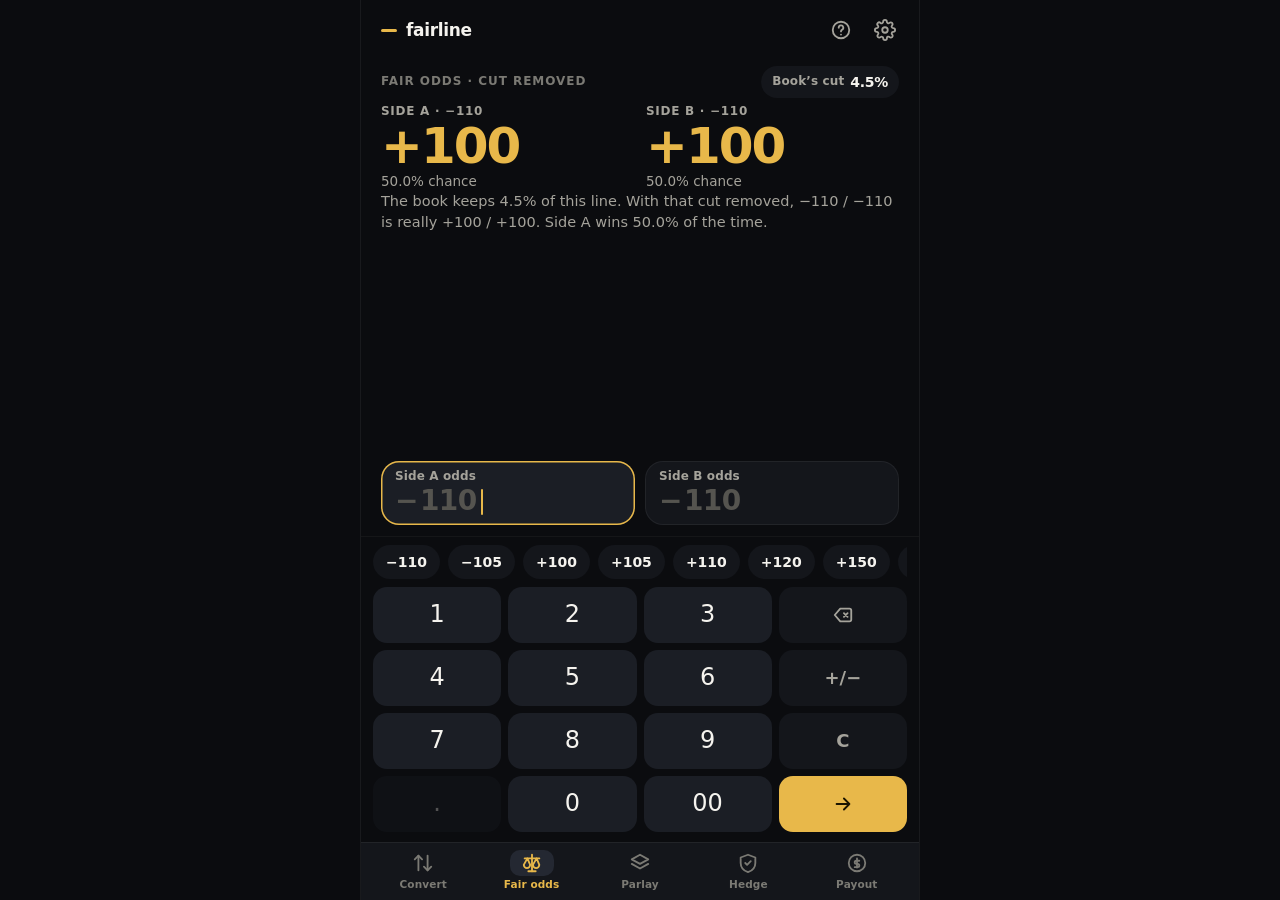
==== commit 246d4176: "Fairline v2: built-in keypad and slots, full-height shell, plain-language screens, Novig fee presets" ====
--- a/index.html
+++ b/index.html
@@ -3,9 +3,9 @@
 <head>
   <meta charset="utf-8">
   <title>Fairline</title>
-  <meta name="viewport" content="width=device-width, initial-scale=1, viewport-fit=cover">
+  <meta name="viewport" content="width=device-width, initial-scale=1, viewport-fit=cover, interactive-widget=resizes-content">
   <meta name="description" content="Odds, fair lines, parlays, hedges and payouts. Fast, offline, private.">
-  <meta name="theme-color" content="#0a0c11">
+  <meta name="theme-color" content="#0b0c0f">
   <meta name="color-scheme" content="dark light">
   <meta name="apple-mobile-web-app-capable" content="yes">
   <meta name="mobile-web-app-capable" content="yes">
@@ -19,17 +19,24 @@
   <script type="module" src="/js/app.js"></script>
 </head>
 <body>
-  <header class="top">
-    <div class="wordmark" aria-label="Fairline"><span class="wordmark-dot" aria-hidden="true"></span>Fairline</div>
-    <button id="settingsBtn" class="icon-btn" type="button" aria-label="Settings">
-      <svg viewBox="0 0 24 24" width="22" height="22" fill="none" stroke="currentColor" stroke-width="2" stroke-linecap="round" stroke-linejoin="round" aria-hidden="true">
-        <circle cx="12" cy="12" r="3"/>
-        <path d="M19.4 15a1.65 1.65 0 0 0 .33 1.82l.06.06a2 2 0 1 1-2.83 2.83l-.06-.06a1.65 1.65 0 0 0-1.82-.33 1.65 1.65 0 0 0-1 1.51V21a2 2 0 1 1-4 0v-.09a1.65 1.65 0 0 0-1.08-1.51 1.65 1.65 0 0 0-1.82.33l-.06.06a2 2 0 1 1-2.83-2.83l.06-.06A1.65 1.65 0 0 0 4.6 15a1.65 1.65 0 0 0-1.51-1H3a2 2 0 1 1 0-4h.09A1.65 1.65 0 0 0 4.6 9a1.65 1.65 0 0 0-.33-1.82l-.06-.06a2 2 0 1 1 2.83-2.83l.06.06A1.65 1.65 0 0 0 9 4.6a1.65 1.65 0 0 0 1-1.51V3a2 2 0 1 1 4 0v.09a1.65 1.65 0 0 0 1 1.51 1.65 1.65 0 0 0 1.82-.33l.06-.06a2 2 0 1 1 2.83 2.83l-.06.06A1.65 1.65 0 0 0 19.4 9a1.65 1.65 0 0 0 1.51 1H21a2 2 0 1 1 0 4h-.09a1.65 1.65 0 0 0-1.51 1z"/>
-      </svg>
-    </button>
-  </header>
-  <main id="screens" class="content"></main>
-  <nav id="tabs" class="tabs" aria-label="Calculators"></nav>
+  <div id="app">
+    <header class="top">
+      <div class="wordmark" aria-label="Fairline"><span class="wm-bar" aria-hidden="true"></span>fairline</div>
+      <div class="top-actions">
+        <button id="helpBtn" class="icon-btn" type="button" aria-label="What the words mean">
+          <svg viewBox="0 0 24 24" width="22" height="22" fill="none" stroke="currentColor" stroke-width="2" stroke-linecap="round" stroke-linejoin="round" aria-hidden="true"><circle cx="12" cy="12" r="9"/><path d="M9.5 9.5a2.5 2.5 0 1 1 3.5 2.3c-.7.4-1 .9-1 1.7"/><path d="M12 17h.01"/></svg>
+        </button>
+        <button id="settingsBtn" class="icon-btn" type="button" aria-label="Settings">
+          <svg viewBox="0 0 24 24" width="22" height="22" fill="none" stroke="currentColor" stroke-width="2" stroke-linecap="round" stroke-linejoin="round" aria-hidden="true"><circle cx="12" cy="12" r="3"/><path d="M19.4 15a1.65 1.65 0 0 0 .33 1.82l.06.06a2 2 0 1 1-2.83 2.83l-.06-.06a1.65 1.65 0 0 0-1.82-.33 1.65 1.65 0 0 0-1 1.51V21a2 2 0 1 1-4 0v-.09a1.65 1.65 0 0 0-1.08-1.51 1.65 1.65 0 0 0-1.82.33l-.06.06a2 2 0 1 1-2.83-2.83l.06-.06A1.65 1.65 0 0 0 4.6 15a1.65 1.65 0 0 0-1.51-1H3a2 2 0 1 1 0-4h.09A1.65 1.65 0 0 0 4.6 9a1.65 1.65 0 0 0-.33-1.82l-.06-.06a2 2 0 1 1 2.83-2.83l.06.06A1.65 1.65 0 0 0 9 4.6a1.65 1.65 0 0 0 1-1.51V3a2 2 0 1 1 4 0v.09a1.65 1.65 0 0 0 1 1.51 1.65 1.65 0 0 0 1.82-.33l.06-.06a2 2 0 1 1 2.83 2.83l-.06.06A1.65 1.65 0 0 0 19.4 9a1.65 1.65 0 0 0 1.51 1H21a2 2 0 1 1 0 4h-.09a1.65 1.65 0 0 0-1.51 1z"/></svg>
+        </button>
+      </div>
+    </header>
+    <main id="screens"></main>
+    <div class="dock" id="dock">
+      <nav id="tabs" class="tabs" aria-label="Calculators"></nav>
+    </div>
+  </div>
+  <label class="haptic" aria-hidden="true"><input id="haptic" type="checkbox" switch tabindex="-1"></label>
   <noscript><p style="padding:24px;font-family:system-ui">Fairline needs JavaScript to run.</p></noscript>
 </body>
 </html>
--- a/css/app.css
+++ b/css/app.css
@@ -1,340 +1,321 @@
-/* Fairline: design tokens */
+/* Fairline v2: a calculator you hold, not a form you fill. */
 :root {
-  --bg: #0a0c11;
-  --bg-glow: rgba(245, 196, 81, 0.07);
-  --card: #13161e;
-  --card-2: #0e1117;
-  --line: rgba(255, 255, 255, 0.07);
-  --line-strong: rgba(255, 255, 255, 0.13);
-  --text: #f3f4f7;
-  --text-2: #9aa3b5;
-  --text-3: #7a8394;
-  --text-4: #5f6879;
-  --accent: #f5c451;
-  --accent-fill: #f5c451;
-  --accent-fill-ink: #1a1300;
-  --accent-soft: rgba(245, 196, 81, 0.14);
-  --thumb: #f3f4f7;
-  --thumb-ink: #0a0c11;
-  --pos: #3ddc97;
-  --neg: #ff6b6b;
-  --focus: rgba(245, 196, 81, 0.35);
-  --tabbar: rgba(10, 12, 17, 0.84);
-  --sheet: #171b25;
-  --sheet-shadow: 0 -20px 60px rgba(0, 0, 0, 0.5);
-  --card-shadow: inset 0 1px 0 rgba(255, 255, 255, 0.05), 0 10px 30px -18px rgba(0, 0, 0, 0.6);
-  --danger-soft: rgba(255, 107, 107, 0.12);
-  --radius: 22px;
-  --radius-sm: 14px;
-  --tab-h: 60px;
+  --bg: #0b0c0f;
+  --s1: #14161b;
+  --s2: #1b1e25;
+  --s3: #242832;
+  --hair: rgba(255, 255, 255, 0.06);
+  --hair-2: rgba(255, 255, 255, 0.11);
+  --text: #f5f3ee;
+  --text-2: #a5a39b;
+  --text-3: #7b7a74;
+  --text-4: #55544f;
+  --gold: #e8b84a;
+  --gold-ink: #1b1400;
+  --gold-soft: rgba(232, 184, 74, 0.14);
+  --gold-glow: rgba(232, 184, 74, 0.09);
+  --pos: #5ad19a;
+  --neg: #f0736b;
+  --neg-soft: rgba(240, 115, 107, 0.14);
+  --key: #1b1e25;
+  --key-fn: #14161b;
+  --key-press: #2b303b;
+  --sheet: #14161b;
+  --pop-shadow: 0 10px 30px -10px rgba(0, 0, 0, 0.55);
+  --kp-shadow: 0 -1px 0 rgba(255, 255, 255, 0.04);
   --font: -apple-system, BlinkMacSystemFont, "SF Pro Text", "Segoe UI", Roboto, Inter, system-ui, sans-serif;
+  --font-num: -apple-system, BlinkMacSystemFont, "SF Pro Display", "Segoe UI", Roboto, Inter, system-ui, sans-serif;
+  --tab-h: 58px;
+  --r-slot: 18px;
+  --r-key: 14px;
   color-scheme: dark;
 }
 :root[data-theme="light"] {
-  --bg: #f3f4f7;
-  --bg-glow: rgba(214, 160, 30, 0.05);
-  --card: #ffffff;
-  --card-2: #f6f7fa;
-  --line: rgba(15, 18, 24, 0.07);
-  --line-strong: rgba(15, 18, 24, 0.14);
-  --text: #0f1218;
-  --text-2: #5b6474;
-  --text-3: #6b7384;
-  --text-4: #9aa2b2;
-  --accent: #946600;
-  --accent-fill: #f0b93a;
-  --accent-fill-ink: #1a1300;
-  --accent-soft: rgba(148, 102, 0, 0.12);
-  --thumb: #0f1218;
-  --thumb-ink: #ffffff;
-  --pos: #178f5e;
-  --neg: #d64545;
-  --focus: rgba(148, 102, 0, 0.3);
-  --tabbar: rgba(243, 244, 247, 0.86);
+  --bg: #f4f2ec;
+  --s1: #ffffff;
+  --s2: #ebe8e0;
+  --s3: #ddd9cf;
+  --hair: rgba(20, 19, 15, 0.07);
+  --hair-2: rgba(20, 19, 15, 0.13);
+  --text: #15140f;
+  --text-2: #5e5c55;
+  --text-3: #7d7b73;
+  --text-4: #a7a49b;
+  --gold: #a87400;
+  --gold-ink: #1b1400;
+  --gold-soft: rgba(168, 116, 0, 0.12);
+  --gold-glow: rgba(168, 116, 0, 0.07);
+  --pos: #0f7a54;
+  --neg: #c23a3a;
+  --neg-soft: rgba(194, 58, 58, 0.12);
+  --key: #ffffff;
+  --key-fn: #ebe8e0;
+  --key-press: #ddd9cf;
   --sheet: #ffffff;
-  --sheet-shadow: 0 -16px 48px rgba(15, 18, 24, 0.18);
-  --card-shadow: 0 1px 2px rgba(15, 18, 24, 0.04), 0 8px 24px -12px rgba(15, 18, 24, 0.12);
-  --danger-soft: rgba(214, 69, 69, 0.1);
+  --pop-shadow: 0 8px 20px -10px rgba(20, 19, 15, 0.22), 0 0 0 1px var(--hair);
+  --kp-shadow: 0 -1px 0 rgba(20, 19, 15, 0.06);
   color-scheme: light;
 }
-
-/* Reset */
+:root[data-theme="light"] .kp-key.kp-next { --gold: #e5b040; }
+
+/* Reset and shell */
 *, *::before, *::after { box-sizing: border-box; }
-html { height: 100%; -webkit-text-size-adjust: 100%; }
+html { height: 100%; -webkit-text-size-adjust: 100%; background: var(--bg); overscroll-behavior: none; }
 body {
-  margin: 0;
-  min-height: 100%;
-  background: var(--bg);
-  background-image: radial-gradient(120% 60% at 50% -10%, var(--bg-glow), transparent 60%);
-  color: var(--text);
-  font-family: var(--font);
-  font-size: 16px;
-  line-height: 1.3;
-  -webkit-font-smoothing: antialiased;
-  -webkit-tap-highlight-color: transparent;
-  overscroll-behavior-y: none;
-  touch-action: manipulation;
-  font-variant-numeric: tabular-nums;
+  margin: 0; height: 100%; overflow: hidden;
+  background: var(--bg); color: var(--text);
+  font-family: var(--font); font-size: 16px; line-height: 1.3;
+  -webkit-font-smoothing: antialiased; -webkit-tap-highlight-color: transparent;
+  touch-action: manipulation; font-variant-numeric: tabular-nums;
+  -webkit-user-select: none; user-select: none;
 }
 button { font: inherit; color: inherit; background: none; border: 0; padding: 0; margin: 0; cursor: pointer; touch-action: manipulation; }
-input { font: inherit; color: inherit; }
 [hidden] { display: none !important; }
 :focus { outline: none; }
-:focus-visible { outline: 2px solid var(--accent); outline-offset: 2px; }
+button:focus-visible { outline: 2px solid var(--gold); outline-offset: -2px; }
+
+#app {
+  height: 100vh; height: -webkit-fill-available; height: 100dvh;
+  display: flex; flex-direction: column;
+  max-width: 560px; margin: 0 auto;
+}
 
 /* Header */
 .top {
-  position: sticky; top: 0; z-index: 20;
-  display: flex; align-items: center; justify-content: space-between;
-  padding: calc(env(safe-area-inset-top) + 10px) 16px 8px;
-  background: linear-gradient(var(--bg) 70%, transparent);
-}
-.wordmark {
-  display: inline-flex; align-items: center; gap: 8px;
-  font-weight: 700; font-size: 17px; letter-spacing: -0.02em;
-}
-.wordmark-dot { width: 9px; height: 9px; border-radius: 50%; background: var(--accent); box-shadow: 0 0 12px var(--accent); }
-.icon-btn {
-  width: 44px; height: 44px; border-radius: 14px; margin-right: -11px;
-  display: grid; place-items: center; color: var(--text-2);
-  transition: background .15s, color .15s;
-}
-.icon-btn:active { background: var(--line); color: var(--text); }
-
-/* Content */
-.content {
-  max-width: 560px; margin: 0 auto;
-  padding: 2px 16px calc(var(--tab-h) + env(safe-area-inset-bottom) + 28px);
-}
-.screen { display: flex; flex-direction: column; gap: 12px; }
-.pane { display: flex; flex-direction: column; gap: 12px; }
-
-/* Cards */
-.card {
-  background: var(--card);
-  border: 1px solid var(--line);
-  border-radius: var(--radius);
-  padding: 16px;
-  box-shadow: var(--card-shadow);
-}
-.card-hero { padding: 14px 16px 14px; }
-.card-head { display: flex; align-items: center; justify-content: space-between; min-height: 44px; margin: -4px 0 0; }
-.card-head-end { justify-content: flex-end; }
-.caption { font-size: 12px; font-weight: 600; letter-spacing: 0.06em; text-transform: uppercase; color: var(--text-3); }
-.card-inputs { display: flex; flex-direction: column; gap: 12px; }
-.note { font-size: 13px; color: var(--text-3); line-height: 1.4; }
-
-/* Results */
+  flex: none; display: flex; align-items: center; justify-content: space-between;
+  padding: calc(env(safe-area-inset-top) + 8px) 12px 4px 20px; min-height: 48px;
+}
+.wordmark { display: inline-flex; align-items: center; gap: 9px; font-weight: 600; font-size: 17px; letter-spacing: -0.02em; color: var(--text); }
+.wm-bar { width: 16px; height: 3px; border-radius: 2px; background: var(--gold); }
+.top-actions { display: flex; }
+.icon-btn { width: 44px; height: 44px; border-radius: 14px; display: grid; place-items: center; color: var(--text-2); transition: background .15s, color .15s; }
+.icon-btn:active { background: var(--s2); color: var(--text); }
+
+/* Screens: answer on top, slots below, both inside the zone */
+#screens { flex: 1 1 auto; min-height: 0; display: flex; flex-direction: column; }
+.screen { flex: 1 1 auto; min-height: 0; display: flex; flex-direction: column; padding: 0 20px; }
+.answer { flex: none; padding: 10px 0 12px; position: relative; }
+.answer::before {
+  content: ""; position: absolute; inset: -20px -20px 0; z-index: -1; pointer-events: none;
+  background: radial-gradient(70% 60% at 50% 0, var(--gold-glow), transparent 70%);
+}
+.screen-head { display: flex; align-items: center; justify-content: space-between; min-height: 24px; margin-bottom: 6px; }
+.screen-title { font-size: 12px; font-weight: 600; letter-spacing: 0.08em; text-transform: uppercase; color: var(--text-3); }
+.slots { flex: 0 1 auto; min-height: 0; margin-top: auto; overflow-y: auto; -webkit-overflow-scrolling: touch; overscroll-behavior: contain; padding: 2px 0 12px; display: flex; flex-direction: column; gap: 10px; }
+.slots-pinned { flex: none; padding: 2px 0 10px; }
+.slots-scroll { flex: 0 1 auto; min-height: 0; overflow-y: auto; -webkit-overflow-scrolling: touch; overscroll-behavior: contain; display: flex; flex-direction: column; gap: 10px; padding-bottom: 12px; }
+.slots-scroll::-webkit-scrollbar { display: none; }
+.slots::-webkit-scrollbar { display: none; }
+.row-2 { display: grid; grid-template-columns: 1fr 1fr; gap: 10px; }
+
+/* Answer pieces */
+.say { margin: 2px 0 0; font-size: 14.5px; line-height: 1.4; color: var(--text-2); min-height: 20px; }
+.say strong { color: var(--text); font-weight: 600; }
+.answer.is-stale .res, .answer.is-stale .say { opacity: 0.45; }
+.tiles { display: grid; grid-template-columns: 1fr 1fr; gap: 8px; margin-top: 10px; }
+.tiles-1 { grid-template-columns: 1fr; }
+
+/* Results: tap to copy */
 .res {
   display: flex; flex-direction: column; align-items: flex-start; gap: 2px;
   width: 100%; min-width: 0; text-align: left;
-  padding: 10px 12px; border-radius: var(--radius-sm);
-  background: var(--card-2); border: 1px solid var(--line);
-  transition: transform .08s, background .15s, border-color .15s;
+  padding: 9px 12px; border-radius: 14px; background: var(--s1);
+  transition: transform .08s, background .15s;
   -webkit-user-select: none; user-select: none;
 }
-.res:active { transform: scale(0.985); background: var(--line); }
+.res:active { transform: scale(0.985); background: var(--s2); }
 .res-label { font-size: 12px; font-weight: 600; letter-spacing: 0.01em; color: var(--text-2); max-width: 100%; white-space: nowrap; overflow: hidden; text-overflow: ellipsis; }
-.res-value { font-size: 22px; font-weight: 700; letter-spacing: -0.015em; line-height: 1.15; max-width: 100%; overflow-wrap: anywhere; }
-.res-sub { font-size: 12.5px; color: var(--text-3); margin-top: 1px; max-width: 100%; line-height: 1.25; display: -webkit-box; -webkit-line-clamp: 2; -webkit-box-orient: vertical; overflow: hidden; }
+.res-value { font-family: var(--font-num); font-size: 22px; font-weight: 600; letter-spacing: -0.02em; line-height: 1.15; max-width: 100%; white-space: nowrap; }
+.res.is-long .res-value { font-size: 18px; }
+.res.is-xlong .res-value { font-size: 15.5px; }
+.res.is-xxlong .res-value { font-size: 13px; }
+.res.is-xxxlong .res-value { font-size: 11.5px; }
+.res-sub { font-size: 12.5px; color: var(--text-3); max-width: 100%; line-height: 1.25; display: -webkit-box; -webkit-line-clamp: 2; -webkit-box-orient: vertical; overflow: hidden; }
+.tiles .res { min-height: 58px; }
 .res.is-empty .res-value { color: var(--text-4); font-weight: 400; }
 .res.tone-pos .res-value { color: var(--pos); }
 .res.tone-neg .res-value { color: var(--neg); }
-.res.tone-accent .res-value { color: var(--accent); }
-.res.is-copied { border-color: var(--pos); }
+.res.tone-accent .res-value { color: var(--gold); }
 .res.is-copied .res-label { color: var(--pos); }
-
-.res-hero { background: transparent; border: 0; padding: 4px 0 12px; gap: 4px; min-height: 104px; justify-content: center; }
-.res-hero:active { background: transparent; transform: scale(0.99); }
-.res-hero .res-label { font-size: 13px; font-weight: 500; color: var(--text-2); }
-.res-hero .res-value { font-size: clamp(42px, 12.5vw, 60px); font-weight: 800; letter-spacing: -0.03em; line-height: 1; }
-.res-hero.is-empty .res-value { font-size: 30px; font-weight: 400; color: var(--text-4); }
-.res-hero .res-sub { font-size: 14px; color: var(--text-2); margin-top: 4px; -webkit-line-clamp: 3; }
-.res-row { display: grid; grid-template-columns: 1fr 1fr; gap: 8px; }
-.res-row + .res-row, .res-row + .res-line { margin-top: 8px; }
-.res-row-1 { grid-template-columns: 1fr; }
-.res-row .res { min-height: 70px; }
-
-/* Single-line result: label left, value right */
-.res-line { flex-direction: row; align-items: center; justify-content: space-between; gap: 10px; min-height: 48px; padding: 8px 12px; }
-.res-line .res-label { flex: 1; }
-.res-line .res-value { font-size: 18px; }
-.res-line .res-sub { display: none; }
-
-/* Pill result in a card head (hold, arb) */
-.res-pill {
-  width: auto; flex-direction: row; align-items: baseline; gap: 6px;
-  min-height: 44px; padding: 0 12px; border-radius: 999px; background: var(--card-2);
-  align-items: center;
-}
+.res-hero { background: transparent; padding: 0; gap: 2px; min-height: 92px; justify-content: flex-start; }
+.res-hero:active { background: transparent; transform: scale(0.995); }
+.res-hero .res-label { font-size: 13.5px; font-weight: 500; color: var(--text-2); white-space: normal; }
+.res-hero .res-value { font-size: clamp(50px, 15vw, 68px); font-weight: 600; letter-spacing: -0.04em; line-height: 0.98; color: var(--gold); }
+.res-hero.tone-pos .res-value { color: var(--pos); }
+.res-hero.tone-neg .res-value { color: var(--neg); }
+.res-hero.tone-plain .res-value { color: var(--text); }
+.res-hero.is-long .res-value { font-size: clamp(36px, 10.5vw, 50px); }
+.res-hero.is-xlong .res-value { font-size: clamp(28px, 8.2vw, 40px); }
+.res-hero.is-xxlong .res-value { font-size: clamp(24px, 6.8vw, 32px); }
+.res-hero.is-xxxlong .res-value { font-size: clamp(19px, 5.6vw, 26px); }
+.res-hero.is-empty .res-value { font-size: 34px; font-weight: 400; color: var(--text-4); }
+.res-hero .res-sub { font-size: 14px; color: var(--text-2); -webkit-line-clamp: 2; }
+.res-hero.is-copied .res-value { color: var(--pos); }
+.res-value.tick { animation: tick .18s ease-out; }
+@keyframes tick { from { opacity: .55; transform: translateY(5px); } to { opacity: 1; transform: none; } }
+
+/* Two columns (fair odds) */
+.cols { display: grid; grid-template-columns: 1fr 1fr; gap: 12px; }
+.col { min-width: 0; }
+.eyebrow { font-size: 12px; font-weight: 600; letter-spacing: 0.06em; text-transform: uppercase; color: var(--text-2); margin-bottom: 2px; }
+.res-col.res-hero { min-height: 0; }
+.res-col.res-hero .res-label { display: none; }
+.res-col.res-hero .res-value { font-size: clamp(38px, 11.5vw, 50px); }
+.res-col.res-hero.is-long .res-value { font-size: clamp(24px, 7.5vw, 34px); }
+.res-col.res-hero .res-sub { font-size: 13.5px; }
+
+/* Pill in the answer head (book's cut) */
+.pill {
+  display: inline-flex; align-items: center; gap: 6px; height: 30px; padding: 0 11px; border-radius: 999px;
+  background: var(--s1); font-size: 13px; font-weight: 600; color: var(--text-2);
+}
+.pill .res-value { font-size: 14px; }
+.res-pill { flex-direction: row; align-items: center; gap: 6px; width: auto; min-height: 32px; padding: 0 11px; border-radius: 999px; }
 .res-pill .res-label { font-size: 12px; }
-.res-pill .res-value { font-size: 15px; font-weight: 700; }
+.res-pill .res-value { font-size: 14px; }
 .res-pill .res-sub { display: none; }
 
-/* Two-column results (fair line) */
-.cols { display: grid; grid-template-columns: 1fr 1fr; gap: 10px; margin-top: 4px; }
-.col { display: flex; flex-direction: column; gap: 8px; min-width: 0; }
-.eyebrow { font-size: 12px; font-weight: 600; letter-spacing: 0.06em; text-transform: uppercase; color: var(--text-2); }
-.res-col.res-hero { padding: 0 0 6px; min-height: 0; gap: 2px; }
-.res-col.res-hero .res-label { display: none; }
-.res-col.res-hero .res-value { font-size: clamp(32px, 9.6vw, 44px); }
-.res-col.res-hero .res-sub { font-size: 12.5px; color: var(--text-3); margin-top: 2px; }
-
-/* Fields */
-.field { display: flex; flex-direction: column; gap: 6px; min-width: 0; }
-.field-label { font-size: 12px; font-weight: 600; letter-spacing: 0.01em; color: var(--text-2); white-space: nowrap; overflow: hidden; text-overflow: ellipsis; }
-.field-box {
-  display: flex; align-items: center; gap: 8px;
-  height: 58px; padding: 0 6px 0 6px;
-  background: var(--card-2); border: 1px solid var(--line-strong); border-radius: 16px;
-  transition: border-color .15s, box-shadow .15s;
-}
-.field-box:focus-within { border-color: var(--accent); box-shadow: 0 0 0 3px var(--focus); }
-.field-box input {
-  flex: 1; min-width: 0; width: 100%;
-  height: 100%; background: transparent; border: 0; padding: 0 4px;
-  font-size: 24px; font-weight: 600; letter-spacing: -0.01em;
-  -webkit-appearance: none; appearance: none;
-}
-.field-box input::placeholder { color: var(--text-4); font-weight: 500; }
-.field.is-computed .field-box { background: transparent; }
-.field.is-computed .field-box input { color: var(--text-2); }
-.field.is-computed .field-label::after { content: " \00B7 \00A0 calculated"; font-weight: 500; color: var(--text-3); }
-.field.is-invalid .field-box { border-color: var(--neg); }
-.field-sub { font-size: 12.5px; color: var(--text-3); }
-.field-sub.is-error { color: var(--neg); }
-.adorn { font-size: 18px; font-weight: 600; color: var(--text-3); padding: 0 2px 0 8px; }
-.adorn-suffix { padding: 0 10px 0 0; }
-.sign {
-  flex: none; width: 48px; height: 44px; border-radius: 12px;
-  background: var(--line-strong); font-size: 26px; font-weight: 600; line-height: 1;
-  color: var(--text); transition: background .12s, color .12s, transform .08s;
-}
-.sign:active { transform: scale(0.94); }
-.sign.is-plus { background: var(--accent-soft); color: var(--accent); }
-.row-2 { display: grid; grid-template-columns: 1fr 1fr; gap: 10px; }
-.swap { display: flex; justify-content: center; color: var(--text-4); margin: -6px 0; }
-
-/* Segmented controls: one system, three sizes */
-.seg {
-  display: inline-flex; padding: 3px; gap: 2px;
-  background: var(--card-2); border: 1px solid var(--line); border-radius: 12px;
-}
-.seg-btn {
-  min-height: 38px; padding: 0 14px; border-radius: 9px; font-size: 14px; font-weight: 600;
-  color: var(--text-2); white-space: nowrap; transition: background .15s, color .15s;
-}
-.seg-btn.is-on { background: var(--thumb); color: var(--thumb-ink); }
-.seg-mini .seg-btn { min-width: 44px; padding: 0 12px; }
-.seg-full { display: flex; width: 100%; padding: 3px; }
-.seg-full .seg-btn { flex: 1; min-height: 42px; text-align: center; padding: 0 8px; }
-.seg-field { border: 0; background: var(--line); padding: 2px; border-radius: 10px; flex: none; }
-.seg-field .seg-btn { min-height: 40px; min-width: 44px; padding: 0 12px; border-radius: 8px; }
-
-/* Parlay legs */
-.legs { display: flex; flex-direction: column; gap: 10px; }
-.leg { display: grid; grid-template-columns: 1fr 44px; gap: 8px; align-items: end; }
-.leg-remove {
-  width: 44px; height: 58px; border-radius: 14px; display: grid; place-items: center;
-  color: var(--text-3); background: var(--card-2); border: 1px solid var(--line);
-}
-.leg-remove:active { color: var(--neg); background: var(--danger-soft); }
-.btn-ghost {
-  display: inline-flex; align-items: center; justify-content: center; gap: 8px;
-  height: 48px; border-radius: 14px; width: 100%;
-  background: var(--accent-soft); color: var(--accent); font-weight: 600; font-size: 15px;
-  transition: transform .08s;
-}
-.btn-ghost:active { transform: scale(0.985); }
-
-/* Collapsible card */
-.card-disclosure { padding: 0; overflow: hidden; }
-.disclosure {
-  display: flex; align-items: center; justify-content: space-between; width: 100%;
-  min-height: 52px; padding: 0 16px; font-size: 14px; font-weight: 600; color: var(--text-2);
-}
+/* Verdict banner (hedge that only locks a loss, no arb) */
+.verdict { display: flex; align-items: center; gap: 8px; margin-top: 8px; padding: 8px 12px; border-radius: 12px; background: var(--neg-soft); color: var(--neg); font-size: 13.5px; font-weight: 600; }
+.verdict.is-good { background: rgba(90, 209, 154, 0.14); color: var(--pos); }
+
+/* Slots (fields) */
+.fld {
+  display: flex; flex-direction: column; align-items: flex-start; gap: 2px; width: 100%; min-width: 0; text-align: left;
+  min-height: 64px; padding: 8px 14px; border-radius: var(--r-slot);
+  background: var(--s1); box-shadow: inset 0 0 0 1px var(--hair);
+  transition: box-shadow .15s, background .15s, transform .08s;
+}
+.fld:active { transform: scale(0.985); }
+.fld.is-active { box-shadow: inset 0 0 0 1.5px var(--gold); background: var(--s2); }
+.fld-label { font-size: 12px; font-weight: 600; letter-spacing: 0.01em; color: var(--text-2); white-space: nowrap; overflow: hidden; text-overflow: ellipsis; max-width: 100%; }
+.fld-row { display: inline-flex; align-items: baseline; gap: 1px; max-width: 100%; }
+.fld-value { font-family: var(--font-num); font-size: 28px; font-weight: 600; letter-spacing: -0.02em; line-height: 1.1; white-space: nowrap; overflow: hidden; text-overflow: ellipsis; }
+.fld-sign { font-family: var(--font-num); font-size: 28px; font-weight: 600; letter-spacing: -0.02em; line-height: 1.1; color: var(--text); }
+.fld-affix { font-size: 18px; font-weight: 600; color: var(--text-3); align-self: baseline; }
+.fld-suffix { padding-left: 2px; }
+.fld-caret { width: 2px; height: 26px; margin-left: 3px; border-radius: 1px; background: var(--gold); opacity: 0; align-self: center; }
+.fld.is-active .fld-caret { opacity: 1; animation: blink 1.1s steps(2, start) infinite; }
+@keyframes blink { to { visibility: hidden; } }
+.fld.is-empty .fld-value, .fld.is-ghost .fld-value, .fld.is-ghost .fld-sign { color: var(--text-4); }
+.fld.is-computed { background: transparent; box-shadow: inset 0 0 0 1px var(--hair); }
+.fld.is-computed .fld-value, .fld.is-computed .fld-sign { color: var(--text-2); }
+.fld.is-invalid { box-shadow: inset 0 0 0 1.5px var(--neg); }
+.fld-sub { font-size: 12.5px; color: var(--text-3); }
+.fld-sub.is-error { color: var(--neg); }
+.fld-sub.is-link { color: var(--gold); font-weight: 600; }
+.fld-compact { min-height: 54px; padding: 6px 14px; }
+.fld-compact .fld-value, .fld-compact .fld-sign { font-size: 24px; }
+
+/* Slot rows with a trailing action (parlay legs) */
+.leg { display: grid; grid-template-columns: 1fr 44px; gap: 8px; align-items: stretch; }
+.leg-remove { border-radius: 14px; display: grid; place-items: center; color: var(--text-3); background: var(--s1); }
+.leg-remove:active { color: var(--neg); background: var(--neg-soft); }
+.btn-row { display: inline-flex; align-items: center; justify-content: center; gap: 8px; min-height: 48px; border-radius: 14px; width: 100%; background: var(--s1); color: var(--text); font-weight: 600; font-size: 15px; box-shadow: inset 0 0 0 1px var(--hair); }
+.btn-row:active { background: var(--s2); }
+.btn-text { font-size: 13px; font-weight: 600; color: var(--text-3); padding: 8px 4px; align-self: center; }
+.btn-text:active { color: var(--text); }
+.btn-primary { min-height: 50px; border-radius: 14px; background: var(--gold); color: var(--gold-ink); font-weight: 700; font-size: 16px; width: 100%; }
+.btn-danger { min-height: 48px; border-radius: 14px; background: var(--neg-soft); color: var(--neg); font-weight: 600; font-size: 15px; width: 100%; }
+
+/* Segmented controls */
+.seg { display: inline-flex; padding: 3px; gap: 2px; background: var(--s1); border-radius: 12px; }
+.seg-btn { min-height: 36px; padding: 0 14px; border-radius: 9px; font-size: 14px; font-weight: 600; color: var(--text-2); white-space: nowrap; transition: background .15s, color .15s; }
+.seg-btn.is-on { background: var(--s3); color: var(--text); }
+.seg-mini .seg-btn { min-height: 30px; min-width: 40px; padding: 0 10px; font-size: 13px; }
+.seg-full { display: flex; width: 100%; }
+.seg-full .seg-btn { flex: 1; min-height: 40px; text-align: center; padding: 0 8px; }
+
+/* Collapsible */
+.card-disclosure { border-radius: 16px; background: var(--s1); box-shadow: inset 0 0 0 1px var(--hair); }
+.disclosure { display: flex; align-items: center; justify-content: space-between; width: 100%; min-height: 48px; padding: 0 14px; font-size: 14px; font-weight: 600; color: var(--text-2); }
 .disclosure svg { transition: transform .18s; color: var(--text-3); }
 .disclosure.is-open svg { transform: rotate(180deg); }
-.disclosure-body { display: flex; flex-direction: column; gap: 12px; padding: 0 16px 16px; }
-
-/* Tab bar */
+.disclosure-body { display: flex; flex-direction: column; gap: 10px; padding: 0 12px 12px; }
+
+/* Dock: keypad + tabs */
+.dock { flex: none; display: flex; flex-direction: column; }
+.keypad { padding: 8px 12px 10px; background: var(--bg); box-shadow: var(--kp-shadow); }
+.kp-chips { display: flex; gap: 8px; overflow-x: auto; padding: 0 0 8px; scrollbar-width: none; -webkit-overflow-scrolling: touch; }
+.kp-chips::-webkit-scrollbar { display: none; }
+.kp-chip { flex: none; height: 34px; padding: 0 13px; border-radius: 999px; background: var(--s1); color: var(--text); font-size: 14px; font-weight: 600; font-variant-numeric: tabular-nums; }
+.kp-chip:active { background: var(--s3); }
+.kp-grid { display: grid; grid-template-columns: repeat(4, 1fr); gap: 7px; }
+.kp-key {
+  height: clamp(44px, 6.4vh, 56px); border-radius: var(--r-key); background: var(--key); color: var(--text);
+  font-family: var(--font-num); font-size: 24px; font-weight: 500; display: grid; place-items: center;
+  transition: transform .06s, background .06s;
+}
+.kp-key.kp-fn { background: var(--key-fn); color: var(--text-2); font-size: 18px; font-weight: 600; }
+.kp-key.kp-next { background: var(--gold); color: var(--gold-ink); }
+.kp-key:disabled { opacity: 0.3; }
+.kp-key.is-pressed { transform: scale(0.94); background: var(--key-press); }
+.kp-key.kp-next.is-pressed { background: var(--gold); filter: brightness(1.1); }
 .tabs {
-  position: fixed; left: 0; right: 0; bottom: 0; z-index: 30;
   display: grid; grid-template-columns: repeat(5, 1fr);
   height: calc(var(--tab-h) + env(safe-area-inset-bottom));
-  padding: 6px 8px env(safe-area-inset-bottom);
-  background: var(--tabbar);
-  -webkit-backdrop-filter: blur(20px); backdrop-filter: blur(20px);
-  border-top: 1px solid var(--line);
-}
-.tab {
-  display: flex; flex-direction: column; align-items: center; justify-content: center; gap: 3px;
-  color: var(--text-3); border-radius: 12px; transition: color .15s, transform .08s;
-}
-.tab:active { transform: scale(0.94); }
-.tab-label { font-size: 11px; font-weight: 600; letter-spacing: 0.01em; }
-.tab.is-active { color: var(--accent); }
-
-/* Toast: sits above the tab bar so it never covers the numbers being read */
+  padding: 4px 8px max(env(safe-area-inset-bottom), 6px);
+  background: var(--s1); border-top: 1px solid var(--hair);
+}
+.tab { display: flex; flex-direction: column; align-items: center; justify-content: center; gap: 2px; color: var(--text-3); transition: color .15s; }
+.tab-ic { width: 44px; height: 26px; display: grid; place-items: center; border-radius: 10px; transition: background .15s; }
+.tab-label { font-size: 10.5px; font-weight: 600; letter-spacing: 0.01em; }
+.tab.is-active { color: var(--gold); }
+.tab.is-active .tab-ic { background: var(--s3); }
+.tab:active .tab-ic { background: var(--s2); }
+
+/* Toast */
 #toast {
-  position: fixed; left: 50%; bottom: calc(var(--tab-h) + env(safe-area-inset-bottom) + 14px); z-index: 60;
+  position: fixed; left: 50%; top: calc(env(safe-area-inset-top) + 58px); z-index: 90;
   display: inline-flex; align-items: center; gap: 8px;
-  transform: translate(-50%, 10px); opacity: 0; pointer-events: none;
-  padding: 10px 16px 10px 12px; border-radius: 999px;
-  background: var(--card); color: var(--text); border: 1px solid var(--line-strong);
-  font-size: 14px; font-weight: 600;
-  box-shadow: 0 10px 30px -10px rgba(0,0,0,0.5);
-  transition: opacity .16s, transform .16s;
-  max-width: calc(100% - 32px); white-space: nowrap;
+  transform: translate(-50%, -8px); opacity: 0; pointer-events: none;
+  padding: 9px 14px 9px 11px; border-radius: 999px;
+  background: var(--s2); color: var(--text); font-size: 14px; font-weight: 600;
+  box-shadow: var(--pop-shadow); transition: opacity .16s, transform .16s; white-space: nowrap; max-width: calc(100% - 32px);
 }
 #toast svg { color: var(--pos); flex: none; }
 #toast.is-on { opacity: 1; transform: translate(-50%, 0); }
 
-/* Settings sheet */
+/* Sheets (settings, glossary): sit above the keypad so its fields can use it */
 .sheet { position: fixed; inset: 0; z-index: 50; }
-.sheet-backdrop { position: absolute; inset: 0; background: rgba(0,0,0,0.5); -webkit-backdrop-filter: blur(6px); backdrop-filter: blur(6px); opacity: 0; transition: opacity .22s; }
+.sheet:not(.is-open) { pointer-events: none; }
+.sheet-backdrop { position: absolute; inset: 0; background: rgba(0, 0, 0, 0.45); opacity: 0; transition: opacity .2s; }
 .sheet-panel {
-  position: absolute; left: 0; right: 0; bottom: 0;
-  max-height: calc(100% - env(safe-area-inset-top) - 40px);
-  display: flex; flex-direction: column;
-  background: var(--sheet); border-radius: 24px 24px 0 0;
-  border-top: 1px solid var(--line-strong);
-  box-shadow: var(--sheet-shadow);
-  transform: translateY(100%); transition: transform .24s cubic-bezier(.2,.8,.2,1);
-  max-width: 560px; margin: 0 auto;
-}
+  position: absolute; left: 0; right: 0; bottom: var(--sheet-bottom, 0px); max-height: calc(100% - env(safe-area-inset-top) - 56px);
+  display: flex; flex-direction: column; max-width: 560px; margin: 0 auto;
+  background: var(--sheet); border-radius: 24px 24px 0 0; box-shadow: 0 -16px 48px rgba(0, 0, 0, 0.35);
+  transform: translateY(105%); transition: transform .26s cubic-bezier(.2, .9, .3, 1.05);
+}
+.sheet-panel.is-dragging { transition: none; }
 .sheet.is-open .sheet-backdrop { opacity: 1; }
 .sheet.is-open .sheet-panel { transform: none; }
-.sheet-head { display: flex; align-items: center; justify-content: space-between; padding: 16px 20px 6px; }
+.sheet-grab { width: 36px; height: 5px; border-radius: 3px; background: var(--hair-2); margin: 8px auto 0; }
+.sheet-head { display: flex; align-items: center; justify-content: space-between; padding: 6px 20px 4px; touch-action: none; }
 .sheet-title { margin: 0; font-size: 20px; font-weight: 700; letter-spacing: -0.01em; }
-.btn-done { color: var(--accent); font-weight: 700; font-size: 16px; min-height: 44px; padding: 0 2px 0 12px; }
-.sheet-body { overflow-y: auto; -webkit-overflow-scrolling: touch; padding: 4px 20px calc(env(safe-area-inset-bottom) + 28px); display: flex; flex-direction: column; gap: 24px; }
+.btn-done { color: var(--gold); font-weight: 700; font-size: 16px; min-height: 44px; padding: 0 2px 0 12px; }
+.sheet-body { overflow-y: auto; -webkit-overflow-scrolling: touch; padding: 4px 20px 20px; display: flex; flex-direction: column; gap: 22px; }
+.sheet-body > * { flex-shrink: 0; }
 .section { display: flex; flex-direction: column; gap: 10px; }
 .section-title { font-size: 12px; font-weight: 600; letter-spacing: 0.06em; text-transform: uppercase; color: var(--text-3); }
-.about { font-size: 12px; color: var(--text-3); }
-.options { display: flex; flex-direction: column; border: 1px solid var(--line); border-radius: 16px; overflow: hidden; background: var(--card-2); }
-.option {
-  display: flex; align-items: center; gap: 10px; text-align: left;
-  min-height: 50px; padding: 10px 14px; border-top: 1px solid var(--line);
-}
-.option:first-child { border-top: 0; }
-.option:active { background: var(--line); }
-.option-label { flex: 1; font-size: 15px; font-weight: 500; }
-.option-rate { font-size: 14px; color: var(--text-2); }
-.option-check { width: 22px; display: grid; place-items: center; color: var(--accent); opacity: 0; transition: opacity .12s; }
-.option.is-on .option-check { opacity: 1; }
-.option.is-on .option-label { font-weight: 600; }
-.btn-danger {
-  height: 48px; border-radius: 14px; background: var(--danger-soft); color: var(--neg);
-  font-weight: 600; font-size: 15px;
-}
-body.sheet-open { overflow: hidden; }
-
-/* Wider screens: keep it phone-shaped and centered */
-@media (min-width: 600px) {
-  .top { max-width: 560px; margin: 0 auto; padding-left: 0; padding-right: 0; }
-  .tabs { max-width: 560px; margin: 0 auto; border-radius: 18px 18px 0 0; border-left: 1px solid var(--line); border-right: 1px solid var(--line); }
-}
-@media (prefers-reduced-motion: reduce) {
-  * { transition: none !important; animation: none !important; }
-}
+.note { font-size: 13px; color: var(--text-3); line-height: 1.4; }
+.about { font-size: 12px; color: var(--text-4); }
+.chips { display: flex; flex-wrap: wrap; gap: 8px; }
+.chip { min-height: 38px; padding: 0 13px; border-radius: 999px; background: var(--s2); color: var(--text-2); font-size: 14px; font-weight: 600; display: inline-flex; align-items: center; gap: 6px; }
+.chip.is-on { background: var(--s3); color: var(--text); box-shadow: inset 0 0 0 1.5px var(--gold); }
+.chip small { font-weight: 500; color: var(--text-3); }
+.switch-row { display: flex; align-items: center; justify-content: space-between; min-height: 48px; padding: 0 2px; }
+.switch-row .lbl { font-size: 15px; font-weight: 500; }
+.switch-row .sub { font-size: 12.5px; color: var(--text-3); }
+.toggle { width: 50px; height: 30px; border-radius: 999px; background: var(--s3); position: relative; transition: background .15s; flex: none; }
+.toggle::after { content: ""; position: absolute; top: 3px; left: 3px; width: 24px; height: 24px; border-radius: 50%; background: var(--text); transition: transform .15s; }
+.toggle.is-on { background: var(--gold); }
+.toggle.is-on::after { transform: translateX(20px); background: var(--gold-ink); }
+.glossary dt { font-weight: 600; margin-top: 12px; }
+.glossary dd { margin: 2px 0 0; color: var(--text-2); font-size: 14px; line-height: 1.45; }
+
+/* Haptic helper: an off-screen native switch, toggled on key taps (iOS plays a tick) */
+.haptic { position: fixed; left: -9999px; top: 0; width: 1px; height: 1px; opacity: 0; pointer-events: none; }
+
+@media (min-width: 600px) { #app { border-left: 1px solid var(--hair); border-right: 1px solid var(--hair); } }
+@media (prefers-reduced-motion: reduce) { * { transition: none !important; animation: none !important; } }
+.legs-list { display: flex; flex-direction: column; gap: 10px; }
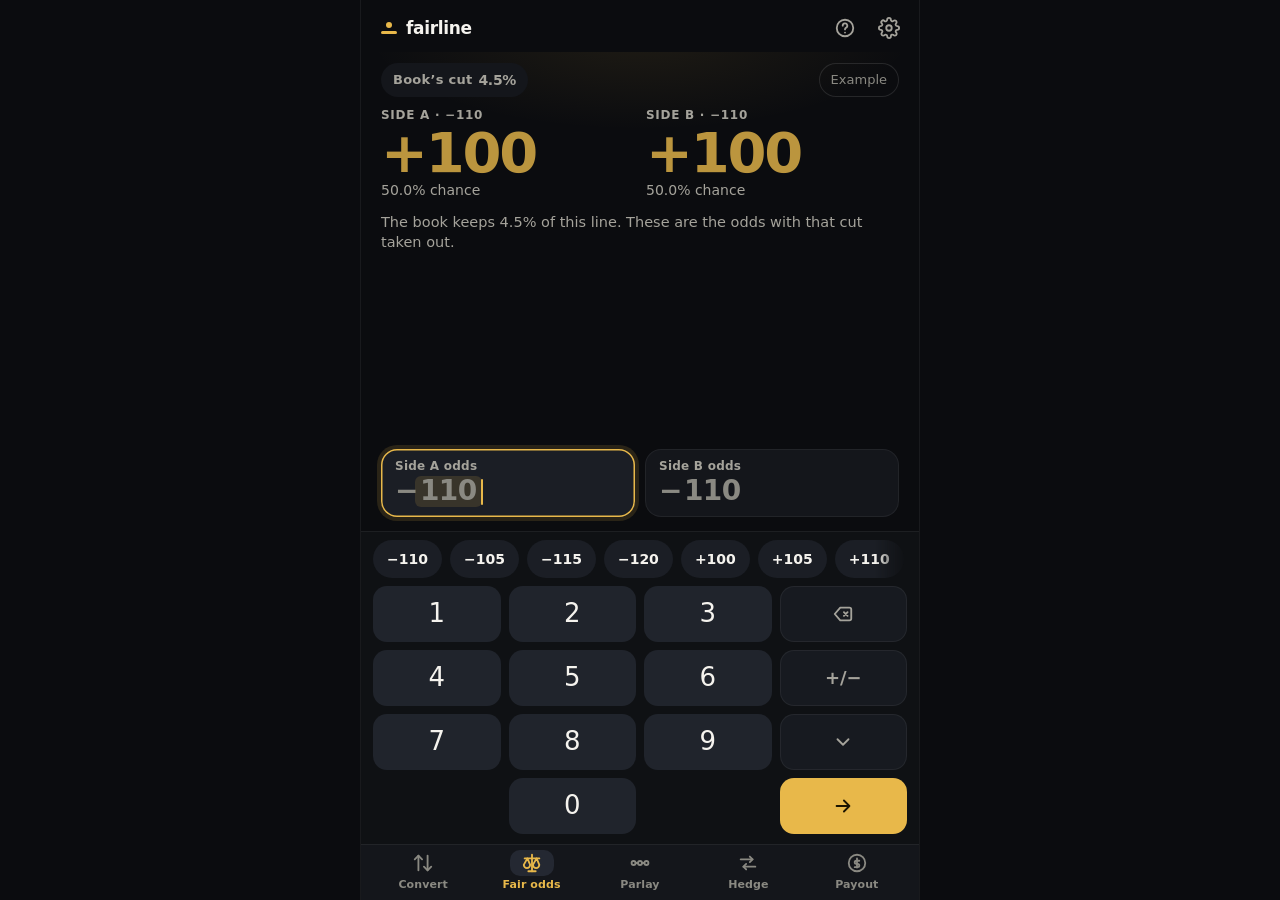
==== commit 559ddbfd: "v2 round 2: dismissible keypad, single-scroller screens, sheets carry the keypad, example marker, st" ====
--- a/index.html
+++ b/index.html
@@ -21,7 +21,7 @@
 <body>
   <div id="app">
     <header class="top">
-      <div class="wordmark" aria-label="Fairline"><span class="wm-bar" aria-hidden="true"></span>fairline</div>
+      <div class="wordmark" aria-label="Fairline"><span class="wm-mark" aria-hidden="true"></span>fairline</div>
       <div class="top-actions">
         <button id="helpBtn" class="icon-btn" type="button" aria-label="What the words mean">
           <svg viewBox="0 0 24 24" width="22" height="22" fill="none" stroke="currentColor" stroke-width="2" stroke-linecap="round" stroke-linejoin="round" aria-hidden="true"><circle cx="12" cy="12" r="9"/><path d="M9.5 9.5a2.5 2.5 0 1 1 3.5 2.3c-.7.4-1 .9-1 1.7"/><path d="M12 17h.01"/></svg>
--- a/css/app.css
+++ b/css/app.css
@@ -8,25 +8,27 @@
   --hair-2: rgba(255, 255, 255, 0.11);
   --text: #f5f3ee;
   --text-2: #a5a39b;
-  --text-3: #7b7a74;
-  --text-4: #55544f;
+  --text-3: #8a8982;
+  --text-4: #5b5a55;
   --gold: #e8b84a;
+  --gold-text: #e8b84a;
   --gold-ink: #1b1400;
   --gold-soft: rgba(232, 184, 74, 0.14);
   --gold-glow: rgba(232, 184, 74, 0.09);
   --pos: #5ad19a;
   --neg: #f0736b;
   --neg-soft: rgba(240, 115, 107, 0.14);
-  --key: #1b1e25;
-  --key-fn: #14161b;
-  --key-press: #2b303b;
+  --key: #20242c;
+  --key-fn: #171a20;
+  --key-press: #2e333e;
+  --kp-bg: #0f1114;
   --sheet: #14161b;
   --pop-shadow: 0 10px 30px -10px rgba(0, 0, 0, 0.55);
-  --kp-shadow: 0 -1px 0 rgba(255, 255, 255, 0.04);
+  --slot-shadow: inset 0 0 0 1px var(--hair);
   --font: -apple-system, BlinkMacSystemFont, "SF Pro Text", "Segoe UI", Roboto, Inter, system-ui, sans-serif;
   --font-num: -apple-system, BlinkMacSystemFont, "SF Pro Display", "Segoe UI", Roboto, Inter, system-ui, sans-serif;
-  --tab-h: 58px;
-  --r-slot: 18px;
+  --tab-h: 56px;
+  --r: 16px;
   --r-key: 14px;
   color-scheme: dark;
 }
@@ -35,28 +37,30 @@
   --s1: #ffffff;
   --s2: #ebe8e0;
   --s3: #ddd9cf;
-  --hair: rgba(20, 19, 15, 0.07);
-  --hair-2: rgba(20, 19, 15, 0.13);
+  --hair: rgba(20, 19, 15, 0.08);
+  --hair-2: rgba(20, 19, 15, 0.14);
   --text: #15140f;
-  --text-2: #5e5c55;
-  --text-3: #7d7b73;
-  --text-4: #a7a49b;
+  --text-2: #55534c;
+  --text-3: #6a6860;
+  --text-4: #a19e95;
   --gold: #a87400;
+  --gold-text: #8a5f00;
   --gold-ink: #1b1400;
   --gold-soft: rgba(168, 116, 0, 0.12);
   --gold-glow: rgba(168, 116, 0, 0.07);
   --pos: #0f7a54;
-  --neg: #c23a3a;
-  --neg-soft: rgba(194, 58, 58, 0.12);
+  --neg: #b02f2f;
+  --neg-soft: rgba(176, 47, 47, 0.12);
   --key: #ffffff;
-  --key-fn: #ebe8e0;
-  --key-press: #ddd9cf;
+  --key-fn: #e4e0d6;
+  --key-press: #d6d2c7;
+  --kp-bg: #ebe8e0;
   --sheet: #ffffff;
   --pop-shadow: 0 8px 20px -10px rgba(20, 19, 15, 0.22), 0 0 0 1px var(--hair);
-  --kp-shadow: 0 -1px 0 rgba(20, 19, 15, 0.06);
+  --slot-shadow: inset 0 0 0 1px var(--hair), 0 1px 0 rgba(20, 19, 15, 0.08);
   color-scheme: light;
 }
-:root[data-theme="light"] .kp-key.kp-next { --gold: #e5b040; }
+:root[data-theme="light"] .kp-key.kp-next { background: #e5b040; }
 
 /* Reset and shell */
 *, *::before, *::after { box-sizing: border-box; }
@@ -64,7 +68,7 @@
 body {
   margin: 0; height: 100%; overflow: hidden;
   background: var(--bg); color: var(--text);
-  font-family: var(--font); font-size: 16px; line-height: 1.3;
+  font-family: var(--font); font-size: 17px; line-height: 1.3;
   -webkit-font-smoothing: antialiased; -webkit-tap-highlight-color: transparent;
   touch-action: manipulation; font-variant-numeric: tabular-nums;
   -webkit-user-select: none; user-select: none;
@@ -83,35 +87,39 @@
 /* Header */
 .top {
   flex: none; display: flex; align-items: center; justify-content: space-between;
-  padding: calc(env(safe-area-inset-top) + 8px) 12px 4px 20px; min-height: 48px;
+  padding: calc(env(safe-area-inset-top) + 6px) 8px 2px 20px; min-height: 48px;
 }
 .wordmark { display: inline-flex; align-items: center; gap: 9px; font-weight: 600; font-size: 17px; letter-spacing: -0.02em; color: var(--text); }
-.wm-bar { width: 16px; height: 3px; border-radius: 2px; background: var(--gold); }
+.wm-mark { position: relative; width: 16px; height: 12px; }
+.wm-mark::before { content: ""; position: absolute; left: 5px; top: 0; width: 6px; height: 6px; border-radius: 50%; background: var(--gold); }
+.wm-mark::after { content: ""; position: absolute; left: 0; bottom: 0; width: 16px; height: 3px; border-radius: 2px; background: var(--gold); }
 .top-actions { display: flex; }
 .icon-btn { width: 44px; height: 44px; border-radius: 14px; display: grid; place-items: center; color: var(--text-2); transition: background .15s, color .15s; }
 .icon-btn:active { background: var(--s2); color: var(--text); }
 
-/* Screens: answer on top, slots below, both inside the zone */
+/* Screens: one scroller each, answer sticky on top, slots anchored to the keypad */
 #screens { flex: 1 1 auto; min-height: 0; display: flex; flex-direction: column; }
-.screen { flex: 1 1 auto; min-height: 0; display: flex; flex-direction: column; padding: 0 20px; }
-.answer { flex: none; padding: 10px 0 12px; position: relative; }
+.screen {
+  flex: 1 1 auto; min-height: 0; display: flex; flex-direction: column; padding: 0 20px;
+  overflow-y: auto; overscroll-behavior: contain; -webkit-overflow-scrolling: touch; scrollbar-width: none;
+}
+.screen::-webkit-scrollbar { display: none; }
+.answer { position: sticky; top: 0; z-index: 2; flex: none; padding: 8px 0 12px; background: var(--bg); }
 .answer::before {
   content: ""; position: absolute; inset: -20px -20px 0; z-index: -1; pointer-events: none;
   background: radial-gradient(70% 60% at 50% 0, var(--gold-glow), transparent 70%);
 }
-.screen-head { display: flex; align-items: center; justify-content: space-between; min-height: 24px; margin-bottom: 6px; }
-.screen-title { font-size: 12px; font-weight: 600; letter-spacing: 0.08em; text-transform: uppercase; color: var(--text-3); }
-.slots { flex: 0 1 auto; min-height: 0; margin-top: auto; overflow-y: auto; -webkit-overflow-scrolling: touch; overscroll-behavior: contain; padding: 2px 0 12px; display: flex; flex-direction: column; gap: 10px; }
-.slots-pinned { flex: none; padding: 2px 0 10px; }
-.slots-scroll { flex: 0 1 auto; min-height: 0; overflow-y: auto; -webkit-overflow-scrolling: touch; overscroll-behavior: contain; display: flex; flex-direction: column; gap: 10px; padding-bottom: 12px; }
-.slots-scroll::-webkit-scrollbar { display: none; }
-.slots::-webkit-scrollbar { display: none; }
+.screen-head { display: flex; align-items: center; gap: 8px; min-height: 40px; margin-bottom: 8px; }
+.screen-head .spacer { flex: 1; }
+.slots { flex: none; margin-top: auto; padding: 4px 0 14px; display: flex; flex-direction: column; gap: 10px; }
 .row-2 { display: grid; grid-template-columns: 1fr 1fr; gap: 10px; }
+.legs-list { display: flex; flex-direction: column; gap: 10px; }
 
 /* Answer pieces */
-.say { margin: 2px 0 0; font-size: 14.5px; line-height: 1.4; color: var(--text-2); min-height: 20px; }
+.say { margin: 4px 0 0; font-size: 14.5px; line-height: 1.4; color: var(--text-2); min-height: 20px; }
 .say strong { color: var(--text); font-weight: 600; }
-.answer.is-stale .res, .answer.is-stale .say { opacity: 0.45; }
+.answer.is-stale .res, .answer.is-stale .say, .answer.is-stale .pill:not(.pill-example) { opacity: 0.45; }
+.answer.is-example .res-hero .res-value { opacity: 0.8; }
 .tiles { display: grid; grid-template-columns: 1fr 1fr; gap: 8px; margin-top: 10px; }
 .tiles-1 { grid-template-columns: 1fr; }
 
@@ -119,31 +127,29 @@
 .res {
   display: flex; flex-direction: column; align-items: flex-start; gap: 2px;
   width: 100%; min-width: 0; text-align: left;
-  padding: 9px 12px; border-radius: 14px; background: var(--s1);
+  padding: 10px 14px; border-radius: var(--r); background: var(--s1);
   transition: transform .08s, background .15s;
   -webkit-user-select: none; user-select: none;
 }
 .res:active { transform: scale(0.985); background: var(--s2); }
-.res-label { font-size: 12px; font-weight: 600; letter-spacing: 0.01em; color: var(--text-2); max-width: 100%; white-space: nowrap; overflow: hidden; text-overflow: ellipsis; }
+.res-label { font-size: 12px; font-weight: 600; letter-spacing: 0.02em; color: var(--text-2); max-width: 100%; white-space: nowrap; overflow: hidden; text-overflow: ellipsis; }
 .res-value { font-family: var(--font-num); font-size: 22px; font-weight: 600; letter-spacing: -0.02em; line-height: 1.15; max-width: 100%; white-space: nowrap; }
 .res.is-long .res-value { font-size: 18px; }
 .res.is-xlong .res-value { font-size: 15.5px; }
 .res.is-xxlong .res-value { font-size: 13px; }
 .res.is-xxxlong .res-value { font-size: 11.5px; }
-.res-sub { font-size: 12.5px; color: var(--text-3); max-width: 100%; line-height: 1.25; display: -webkit-box; -webkit-line-clamp: 2; -webkit-box-orient: vertical; overflow: hidden; }
+.res-sub { font-size: 13px; color: var(--text-3); max-width: 100%; line-height: 1.25; display: -webkit-box; -webkit-line-clamp: 2; -webkit-box-orient: vertical; overflow: hidden; }
 .tiles .res { min-height: 58px; }
 .res.is-empty .res-value { color: var(--text-4); font-weight: 400; }
 .res.tone-pos .res-value { color: var(--pos); }
 .res.tone-neg .res-value { color: var(--neg); }
-.res.tone-accent .res-value { color: var(--gold); }
 .res.is-copied .res-label { color: var(--pos); }
 .res-hero { background: transparent; padding: 0; gap: 2px; min-height: 92px; justify-content: flex-start; }
 .res-hero:active { background: transparent; transform: scale(0.995); }
-.res-hero .res-label { font-size: 13.5px; font-weight: 500; color: var(--text-2); white-space: normal; }
-.res-hero .res-value { font-size: clamp(50px, 15vw, 68px); font-weight: 600; letter-spacing: -0.04em; line-height: 0.98; color: var(--gold); }
+.res-hero .res-label { font-size: 14px; font-weight: 500; color: var(--text-2); white-space: normal; }
+.res-hero .res-value { font-size: clamp(52px, min(16vw, 9dvh), 72px); font-weight: 600; letter-spacing: -0.04em; line-height: 0.98; color: var(--gold); font-variant-numeric: proportional-nums; }
 .res-hero.tone-pos .res-value { color: var(--pos); }
 .res-hero.tone-neg .res-value { color: var(--neg); }
-.res-hero.tone-plain .res-value { color: var(--text); }
 .res-hero.is-long .res-value { font-size: clamp(36px, 10.5vw, 50px); }
 .res-hero.is-xlong .res-value { font-size: clamp(28px, 8.2vw, 40px); }
 .res-hero.is-xxlong .res-value { font-size: clamp(24px, 6.8vw, 32px); }
@@ -151,8 +157,8 @@
 .res-hero.is-empty .res-value { font-size: 34px; font-weight: 400; color: var(--text-4); }
 .res-hero .res-sub { font-size: 14px; color: var(--text-2); -webkit-line-clamp: 2; }
 .res-hero.is-copied .res-value { color: var(--pos); }
-.res-value.tick { animation: tick .18s ease-out; }
-@keyframes tick { from { opacity: .55; transform: translateY(5px); } to { opacity: 1; transform: none; } }
+.res-value.tick { animation: tick .12s ease-out; }
+@keyframes tick { from { opacity: .8; transform: translateY(3px); } to { opacity: 1; transform: none; } }
 
 /* Two columns (fair odds) */
 .cols { display: grid; grid-template-columns: 1fr 1fr; gap: 12px; }
@@ -160,95 +166,93 @@
 .eyebrow { font-size: 12px; font-weight: 600; letter-spacing: 0.06em; text-transform: uppercase; color: var(--text-2); margin-bottom: 2px; }
 .res-col.res-hero { min-height: 0; }
 .res-col.res-hero .res-label { display: none; }
-.res-col.res-hero .res-value { font-size: clamp(38px, 11.5vw, 50px); }
+.res-col.res-hero .res-value { font-size: clamp(44px, min(13vw, 8dvh), 56px); }
 .res-col.res-hero.is-long .res-value { font-size: clamp(24px, 7.5vw, 34px); }
-.res-col.res-hero .res-sub { font-size: 13.5px; }
-
-/* Pill in the answer head (book's cut) */
-.pill {
-  display: inline-flex; align-items: center; gap: 6px; height: 30px; padding: 0 11px; border-radius: 999px;
-  background: var(--s1); font-size: 13px; font-weight: 600; color: var(--text-2);
-}
-.pill .res-value { font-size: 14px; }
-.res-pill { flex-direction: row; align-items: center; gap: 6px; width: auto; min-height: 32px; padding: 0 11px; border-radius: 999px; }
-.res-pill .res-label { font-size: 12px; }
-.res-pill .res-value { font-size: 14px; }
+.res-col.res-hero .res-sub { font-size: 14px; }
+.cols + .say { margin-top: 12px; }
+
+/* Pills (book's cut, leg count, example) */
+.res-pill, .pill {
+  display: inline-flex; flex-direction: row; align-items: center; gap: 6px; width: auto; min-height: 34px; padding: 0 12px; border-radius: 999px;
+  background: var(--s1); font-size: 13px; font-weight: 600; color: var(--text-2); white-space: nowrap;
+}
+.res-pill .res-label { font-size: 13px; }
+.res-pill .res-value { font-size: 14px; font-weight: 700; }
 .res-pill .res-sub { display: none; }
-
-/* Verdict banner (hedge that only locks a loss, no arb) */
-.verdict { display: flex; align-items: center; gap: 8px; margin-top: 8px; padding: 8px 12px; border-radius: 12px; background: var(--neg-soft); color: var(--neg); font-size: 13.5px; font-weight: 600; }
-.verdict.is-good { background: rgba(90, 209, 154, 0.14); color: var(--pos); }
+.pill-example { color: var(--text-3); background: transparent; box-shadow: inset 0 0 0 1px var(--hair-2); font-weight: 500; }
 
 /* Slots (fields) */
 .fld {
   display: flex; flex-direction: column; align-items: flex-start; gap: 2px; width: 100%; min-width: 0; text-align: left;
-  min-height: 64px; padding: 8px 14px; border-radius: var(--r-slot);
-  background: var(--s1); box-shadow: inset 0 0 0 1px var(--hair);
+  min-height: 64px; padding: 10px 14px; border-radius: var(--r);
+  background: var(--s1); box-shadow: var(--slot-shadow);
   transition: box-shadow .15s, background .15s, transform .08s;
 }
 .fld:active { transform: scale(0.985); }
-.fld.is-active { box-shadow: inset 0 0 0 1.5px var(--gold); background: var(--s2); }
-.fld-label { font-size: 12px; font-weight: 600; letter-spacing: 0.01em; color: var(--text-2); white-space: nowrap; overflow: hidden; text-overflow: ellipsis; max-width: 100%; }
-.fld-row { display: inline-flex; align-items: baseline; gap: 1px; max-width: 100%; }
-.fld-value { font-family: var(--font-num); font-size: 28px; font-weight: 600; letter-spacing: -0.02em; line-height: 1.1; white-space: nowrap; overflow: hidden; text-overflow: ellipsis; }
-.fld-sign { font-family: var(--font-num); font-size: 28px; font-weight: 600; letter-spacing: -0.02em; line-height: 1.1; color: var(--text); }
+.fld.is-active { box-shadow: inset 0 0 0 1.5px var(--gold), 0 0 0 4px var(--gold-soft); background: var(--s1); }
+:root[data-theme="dark"] .fld.is-active { background: var(--s2); }
+.fld-label { font-size: 12px; font-weight: 600; letter-spacing: 0.02em; color: var(--text-2); white-space: nowrap; overflow: hidden; text-overflow: ellipsis; max-width: 100%; }
+.fld-row { display: inline-flex; align-items: baseline; gap: 1px; max-width: 100%; font-variant-numeric: proportional-nums; }
+.fld-value, .fld-sign { font-family: var(--font-num); font-size: 28px; font-weight: 600; letter-spacing: -0.02em; line-height: 1.1; white-space: nowrap; }
+.fld.is-long .fld-value, .fld.is-long .fld-sign { font-size: 22px; }
+.fld.is-xlong .fld-value, .fld.is-xlong .fld-sign { font-size: 17px; }
 .fld-affix { font-size: 18px; font-weight: 600; color: var(--text-3); align-self: baseline; }
-.fld-suffix { padding-left: 2px; }
+.fld-suffix { padding-left: 3px; }
 .fld-caret { width: 2px; height: 26px; margin-left: 3px; border-radius: 1px; background: var(--gold); opacity: 0; align-self: center; }
 .fld.is-active .fld-caret { opacity: 1; animation: blink 1.1s steps(2, start) infinite; }
 @keyframes blink { to { visibility: hidden; } }
-.fld.is-empty .fld-value, .fld.is-ghost .fld-value, .fld.is-ghost .fld-sign { color: var(--text-4); }
+.fld.is-empty .fld-value, .fld.is-empty .fld-sign { color: var(--text-4); }
+.fld.is-ghost .fld-value, .fld.is-ghost .fld-sign { color: var(--text-3); }
+.fld.is-ghost.is-active .fld-value { background: var(--gold-soft); border-radius: 6px; padding: 0 5px; margin: 0 -5px; }
 .fld.is-computed { background: transparent; box-shadow: inset 0 0 0 1px var(--hair); }
 .fld.is-computed .fld-value, .fld.is-computed .fld-sign { color: var(--text-2); }
 .fld.is-invalid { box-shadow: inset 0 0 0 1.5px var(--neg); }
-.fld-sub { font-size: 12.5px; color: var(--text-3); }
+.fld-sub { font-size: 13px; color: var(--text-3); }
 .fld-sub.is-error { color: var(--neg); }
-.fld-sub.is-link { color: var(--gold); font-weight: 600; }
-.fld-compact { min-height: 54px; padding: 6px 14px; }
+.fld-sub.is-link { color: var(--gold-text); font-weight: 600; }
+.fld-compact { min-height: 54px; padding: 7px 14px; }
 .fld-compact .fld-value, .fld-compact .fld-sign { font-size: 24px; }
 
 /* Slot rows with a trailing action (parlay legs) */
 .leg { display: grid; grid-template-columns: 1fr 44px; gap: 8px; align-items: stretch; }
-.leg-remove { border-radius: 14px; display: grid; place-items: center; color: var(--text-3); background: var(--s1); }
+.leg-remove { border-radius: var(--r); display: grid; place-items: center; color: var(--text-3); background: var(--s1); box-shadow: var(--slot-shadow); }
 .leg-remove:active { color: var(--neg); background: var(--neg-soft); }
-.btn-row { display: inline-flex; align-items: center; justify-content: center; gap: 8px; min-height: 48px; border-radius: 14px; width: 100%; background: var(--s1); color: var(--text); font-weight: 600; font-size: 15px; box-shadow: inset 0 0 0 1px var(--hair); }
+.btn-row { display: inline-flex; align-items: center; justify-content: center; gap: 8px; min-height: 48px; border-radius: var(--r); width: 100%; background: var(--s1); color: var(--text); font-weight: 600; font-size: 15px; box-shadow: var(--slot-shadow); }
 .btn-row:active { background: var(--s2); }
-.btn-text { font-size: 13px; font-weight: 600; color: var(--text-3); padding: 8px 4px; align-self: center; }
-.btn-text:active { color: var(--text); }
-.btn-primary { min-height: 50px; border-radius: 14px; background: var(--gold); color: var(--gold-ink); font-weight: 700; font-size: 16px; width: 100%; }
-.btn-danger { min-height: 48px; border-radius: 14px; background: var(--neg-soft); color: var(--neg); font-weight: 600; font-size: 15px; width: 100%; }
+.btn-primary { min-height: 50px; border-radius: var(--r); background: var(--gold); color: var(--gold-ink); font-weight: 700; font-size: 17px; width: 100%; }
+.btn-danger { min-height: 48px; border-radius: var(--r); background: var(--neg-soft); color: var(--neg); font-weight: 600; font-size: 15px; width: 100%; }
 
 /* Segmented controls */
-.seg { display: inline-flex; padding: 3px; gap: 2px; background: var(--s1); border-radius: 12px; }
-.seg-btn { min-height: 36px; padding: 0 14px; border-radius: 9px; font-size: 14px; font-weight: 600; color: var(--text-2); white-space: nowrap; transition: background .15s, color .15s; }
+.seg { display: inline-flex; padding: 2px; gap: 2px; background: var(--s1); border-radius: 12px; }
+.seg-btn { min-height: 40px; padding: 0 14px; border-radius: 9px; font-size: 14px; font-weight: 600; color: var(--text-2); white-space: nowrap; transition: background .15s, color .15s; }
 .seg-btn.is-on { background: var(--s3); color: var(--text); }
-.seg-mini .seg-btn { min-height: 30px; min-width: 40px; padding: 0 10px; font-size: 13px; }
+.seg-mini .seg-btn { min-width: 44px; padding: 0 12px; }
 .seg-full { display: flex; width: 100%; }
 .seg-full .seg-btn { flex: 1; min-height: 40px; text-align: center; padding: 0 8px; }
 
 /* Collapsible */
-.card-disclosure { border-radius: 16px; background: var(--s1); box-shadow: inset 0 0 0 1px var(--hair); }
+.card-disclosure { border-radius: var(--r); background: var(--s1); box-shadow: var(--slot-shadow); }
 .disclosure { display: flex; align-items: center; justify-content: space-between; width: 100%; min-height: 48px; padding: 0 14px; font-size: 14px; font-weight: 600; color: var(--text-2); }
 .disclosure svg { transition: transform .18s; color: var(--text-3); }
 .disclosure.is-open svg { transform: rotate(180deg); }
 .disclosure-body { display: flex; flex-direction: column; gap: 10px; padding: 0 12px 12px; }
 
 /* Dock: keypad + tabs */
-.dock { flex: none; display: flex; flex-direction: column; }
-.keypad { padding: 8px 12px 10px; background: var(--bg); box-shadow: var(--kp-shadow); }
-.kp-chips { display: flex; gap: 8px; overflow-x: auto; padding: 0 0 8px; scrollbar-width: none; -webkit-overflow-scrolling: touch; }
+.dock { flex: none; display: flex; flex-direction: column; position: relative; z-index: 3; }
+.keypad { padding: 8px 12px 10px; background: var(--kp-bg); border-top: 1px solid var(--hair); }
+.kp-chips { display: flex; gap: 8px; overflow-x: auto; padding: 0 24px 8px 0; scrollbar-width: none; -webkit-overflow-scrolling: touch; touch-action: pan-x; -webkit-mask-image: linear-gradient(90deg, #000 calc(100% - 32px), transparent); mask-image: linear-gradient(90deg, #000 calc(100% - 32px), transparent); }
 .kp-chips::-webkit-scrollbar { display: none; }
-.kp-chip { flex: none; height: 34px; padding: 0 13px; border-radius: 999px; background: var(--s1); color: var(--text); font-size: 14px; font-weight: 600; font-variant-numeric: tabular-nums; }
+.kp-chip { flex: none; height: 38px; padding: 0 14px; border-radius: 999px; background: var(--s2); color: var(--text); font-size: 14px; font-weight: 600; font-variant-numeric: tabular-nums; }
 .kp-chip:active { background: var(--s3); }
-.kp-grid { display: grid; grid-template-columns: repeat(4, 1fr); gap: 7px; }
+.kp-grid { display: grid; grid-template-columns: repeat(4, 1fr); gap: 8px; }
 .kp-key {
-  height: clamp(44px, 6.4vh, 56px); border-radius: var(--r-key); background: var(--key); color: var(--text);
-  font-family: var(--font-num); font-size: 24px; font-weight: 500; display: grid; place-items: center;
+  height: clamp(44px, 6.4dvh, 56px); border-radius: var(--r-key); background: var(--key); color: var(--text);
+  font-family: var(--font-num); font-size: 26px; font-weight: 400; display: grid; place-items: center;
   transition: transform .06s, background .06s;
 }
-.kp-key.kp-fn { background: var(--key-fn); color: var(--text-2); font-size: 18px; font-weight: 600; }
-.kp-key.kp-next { background: var(--gold); color: var(--gold-ink); }
-.kp-key:disabled { opacity: 0.3; }
+.kp-key.kp-fn { background: var(--key-fn); color: var(--text-2); font-size: 18px; font-weight: 600; box-shadow: inset 0 0 0 1px var(--hair); }
+.kp-key.kp-next { background: var(--gold); color: var(--gold-ink); box-shadow: none; font-size: 17px; font-weight: 700; }
+.kp-key:disabled { visibility: hidden; }
 .kp-key.is-pressed { transform: scale(0.94); background: var(--key-press); }
 .kp-key.kp-next.is-pressed { background: var(--gold); filter: brightness(1.1); }
 .tabs {
@@ -259,16 +263,16 @@
 }
 .tab { display: flex; flex-direction: column; align-items: center; justify-content: center; gap: 2px; color: var(--text-3); transition: color .15s; }
 .tab-ic { width: 44px; height: 26px; display: grid; place-items: center; border-radius: 10px; transition: background .15s; }
-.tab-label { font-size: 10.5px; font-weight: 600; letter-spacing: 0.01em; }
-.tab.is-active { color: var(--gold); }
+.tab-label { font-size: 11px; font-weight: 600; letter-spacing: 0.01em; }
+.tab.is-active { color: var(--gold-text); }
 .tab.is-active .tab-ic { background: var(--s3); }
 .tab:active .tab-ic { background: var(--s2); }
 
-/* Toast */
+/* Toast: above the dock, never over the answer */
 #toast {
-  position: fixed; left: 50%; top: calc(env(safe-area-inset-top) + 58px); z-index: 90;
+  position: fixed; left: 50%; bottom: calc(var(--dock-h, 60px) + 12px); z-index: 90;
   display: inline-flex; align-items: center; gap: 8px;
-  transform: translate(-50%, -8px); opacity: 0; pointer-events: none;
+  transform: translate(-50%, 8px); opacity: 0; pointer-events: none;
   padding: 9px 14px 9px 11px; border-radius: 999px;
   background: var(--s2); color: var(--text); font-size: 14px; font-weight: 600;
   box-shadow: var(--pop-shadow); transition: opacity .16s, transform .16s; white-space: nowrap; max-width: calc(100% - 32px);
@@ -276,12 +280,12 @@
 #toast svg { color: var(--pos); flex: none; }
 #toast.is-on { opacity: 1; transform: translate(-50%, 0); }
 
-/* Sheets (settings, glossary): sit above the keypad so its fields can use it */
+/* Sheets: full height, above the dock; Settings carries the keypad inside its panel */
 .sheet { position: fixed; inset: 0; z-index: 50; }
 .sheet:not(.is-open) { pointer-events: none; }
 .sheet-backdrop { position: absolute; inset: 0; background: rgba(0, 0, 0, 0.45); opacity: 0; transition: opacity .2s; }
 .sheet-panel {
-  position: absolute; left: 0; right: 0; bottom: var(--sheet-bottom, 0px); max-height: calc(100% - env(safe-area-inset-top) - 56px);
+  position: absolute; left: 0; right: 0; bottom: 0; max-height: calc(100% - env(safe-area-inset-top) - 24px);
   display: flex; flex-direction: column; max-width: 560px; margin: 0 auto;
   background: var(--sheet); border-radius: 24px 24px 0 0; box-shadow: 0 -16px 48px rgba(0, 0, 0, 0.35);
   transform: translateY(105%); transition: transform .26s cubic-bezier(.2, .9, .3, 1.05);
@@ -292,30 +296,51 @@
 .sheet-grab { width: 36px; height: 5px; border-radius: 3px; background: var(--hair-2); margin: 8px auto 0; }
 .sheet-head { display: flex; align-items: center; justify-content: space-between; padding: 6px 20px 4px; touch-action: none; }
 .sheet-title { margin: 0; font-size: 20px; font-weight: 700; letter-spacing: -0.01em; }
-.btn-done { color: var(--gold); font-weight: 700; font-size: 16px; min-height: 44px; padding: 0 2px 0 12px; }
-.sheet-body { overflow-y: auto; -webkit-overflow-scrolling: touch; padding: 4px 20px 20px; display: flex; flex-direction: column; gap: 22px; }
+.btn-done { color: var(--gold-text); font-weight: 700; font-size: 17px; min-height: 44px; padding: 0 2px 0 12px; }
+.sheet-body { flex: 1 1 auto; min-height: 0; overflow-y: auto; -webkit-overflow-scrolling: touch; padding: 4px 20px calc(env(safe-area-inset-bottom) + 20px); display: flex; flex-direction: column; gap: 22px; }
+.sheet-panel .keypad { flex: none; border-radius: 0; }
+.sheet-panel .keypad + .sheet-body, .sheet-body:has(+ .keypad) { padding-bottom: 12px; }
 .sheet-body > * { flex-shrink: 0; }
 .section { display: flex; flex-direction: column; gap: 10px; }
 .section-title { font-size: 12px; font-weight: 600; letter-spacing: 0.06em; text-transform: uppercase; color: var(--text-3); }
 .note { font-size: 13px; color: var(--text-3); line-height: 1.4; }
 .about { font-size: 12px; color: var(--text-4); }
-.chips { display: flex; flex-wrap: wrap; gap: 8px; }
-.chip { min-height: 38px; padding: 0 13px; border-radius: 999px; background: var(--s2); color: var(--text-2); font-size: 14px; font-weight: 600; display: inline-flex; align-items: center; gap: 6px; }
+.chips { display: grid; grid-template-columns: 1fr 1fr; gap: 8px; }
+.chip { min-height: 44px; padding: 0 13px; border-radius: 12px; background: var(--s2); color: var(--text-2); font-size: 14px; font-weight: 600; display: inline-flex; align-items: center; justify-content: space-between; gap: 6px; }
 .chip.is-on { background: var(--s3); color: var(--text); box-shadow: inset 0 0 0 1.5px var(--gold); }
 .chip small { font-weight: 500; color: var(--text-3); }
 .switch-row { display: flex; align-items: center; justify-content: space-between; min-height: 48px; padding: 0 2px; }
 .switch-row .lbl { font-size: 15px; font-weight: 500; }
-.switch-row .sub { font-size: 12.5px; color: var(--text-3); }
+.switch-row .sub { font-size: 13px; color: var(--text-3); }
 .toggle { width: 50px; height: 30px; border-radius: 999px; background: var(--s3); position: relative; transition: background .15s; flex: none; }
 .toggle::after { content: ""; position: absolute; top: 3px; left: 3px; width: 24px; height: 24px; border-radius: 50%; background: var(--text); transition: transform .15s; }
 .toggle.is-on { background: var(--gold); }
 .toggle.is-on::after { transform: translateX(20px); background: var(--gold-ink); }
+.glossary { margin: 0; }
 .glossary dt { font-weight: 600; margin-top: 12px; }
 .glossary dd { margin: 2px 0 0; color: var(--text-2); font-size: 14px; line-height: 1.45; }
 
 /* Haptic helper: an off-screen native switch, toggled on key taps (iOS plays a tick) */
 .haptic { position: fixed; left: -9999px; top: 0; width: 1px; height: 1px; opacity: 0; pointer-events: none; }
 
+/* Compact mode for short screens (iPhone SE, or a browser tab with chrome) */
+@media (max-height: 740px) {
+  .top { min-height: 44px; padding-top: env(safe-area-inset-top); padding-bottom: 0; }
+  :root { --tab-h: 50px; }
+  .keypad { padding: 6px 12px 8px; }
+  .kp-chips { padding-bottom: 6px; }
+  .kp-chip { height: 34px; }
+  .kp-grid { gap: 6px; }
+  .answer { padding: 4px 0 8px; }
+  .screen-head { min-height: 36px; margin-bottom: 2px; }
+  .res-hero { min-height: 0; }
+  .res-hero .res-value { font-size: clamp(40px, 12vw, 46px); }
+  .tiles { margin-top: 6px; }
+  .tiles .res { min-height: 48px; padding: 6px 12px; }
+  .kb-open .say { display: none; }
+  .fld { min-height: 56px; padding: 6px 14px; }
+  .fld-value, .fld-sign { font-size: 24px; }
+  .fld-compact { min-height: 48px; }
+}
 @media (min-width: 600px) { #app { border-left: 1px solid var(--hair); border-right: 1px solid var(--hair); } }
 @media (prefers-reduced-motion: reduce) { * { transition: none !important; animation: none !important; } }
-.legs-list { display: flex; flex-direction: column; gap: 10px; }
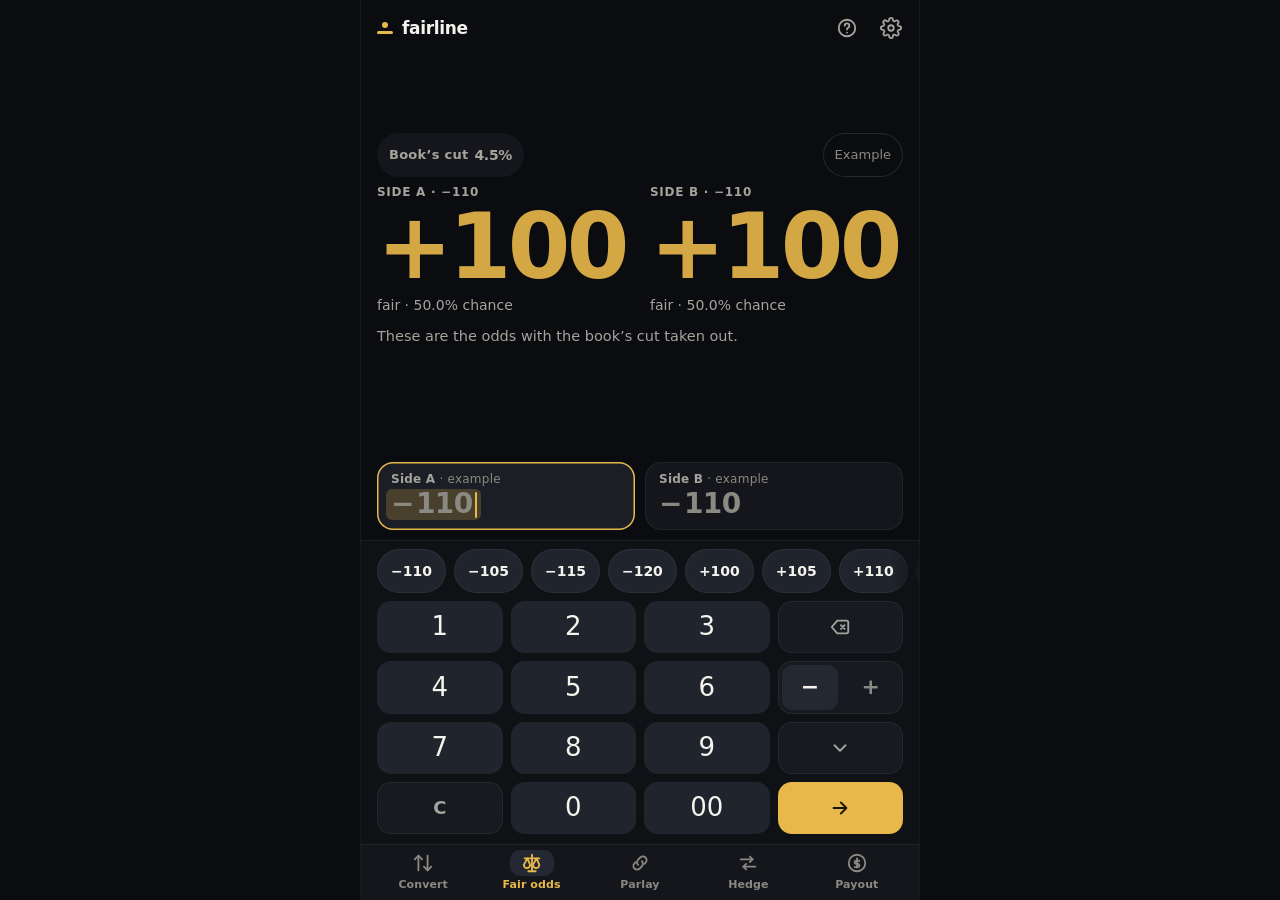
==== commit bfa4e9b6: "Move hosting to GitHub Pages: relative paths everywhere, scope-aware service worker (works from /fai" ====
--- a/index.html
+++ b/index.html
@@ -2,6 +2,7 @@
 <html lang="en" data-theme="dark">
 <head>
   <meta charset="utf-8">
+  <script>if (/\.pages\.dev$/.test(location.hostname)) location.replace("https://dralexisgonzales.github.io/fairline/" + location.search + location.hash);</script>
   <title>Fairline</title>
   <meta name="viewport" content="width=device-width, initial-scale=1, viewport-fit=cover, interactive-widget=resizes-content">
   <meta name="description" content="Odds, fair lines, parlays, hedges and payouts. Fast, offline, private.">
@@ -12,11 +13,11 @@
   <meta name="apple-mobile-web-app-status-bar-style" content="black-translucent">
   <meta name="apple-mobile-web-app-title" content="Fairline">
   <meta name="format-detection" content="telephone=no">
-  <link rel="manifest" href="/manifest.webmanifest">
-  <link rel="icon" type="image/png" sizes="32x32" href="/icons/favicon-32.png">
-  <link rel="apple-touch-icon" href="/icons/apple-touch-icon.png">
-  <link rel="stylesheet" href="/css/app.css">
-  <script type="module" src="/js/app.js"></script>
+  <link rel="manifest" href="manifest.webmanifest">
+  <link rel="icon" type="image/png" sizes="32x32" href="icons/favicon-32.png">
+  <link rel="apple-touch-icon" href="icons/apple-touch-icon.png">
+  <link rel="stylesheet" href="css/app.css">
+  <script type="module" src="js/app.js"></script>
 </head>
 <body>
   <div id="app">
--- a/css/app.css
+++ b/css/app.css
@@ -9,12 +9,12 @@
   --text: #f5f3ee;
   --text-2: #a5a39b;
   --text-3: #8a8982;
-  --text-4: #5b5a55;
+  --text-4: #807f78;
   --gold: #e8b84a;
   --gold-text: #e8b84a;
   --gold-ink: #1b1400;
   --gold-soft: rgba(232, 184, 74, 0.14);
-  --gold-glow: rgba(232, 184, 74, 0.09);
+  --gold-sel: rgba(232, 184, 74, 0.22);
   --pos: #5ad19a;
   --neg: #f0736b;
   --neg-soft: rgba(240, 115, 107, 0.14);
@@ -28,6 +28,8 @@
   --font: -apple-system, BlinkMacSystemFont, "SF Pro Text", "Segoe UI", Roboto, Inter, system-ui, sans-serif;
   --font-num: -apple-system, BlinkMacSystemFont, "SF Pro Display", "Segoe UI", Roboto, Inter, system-ui, sans-serif;
   --tab-h: 56px;
+  --gutter: 16px;   /* one side gutter for the header, the screens, the keypad and the sheets */
+  --sat: env(safe-area-inset-top);
   --r: 16px;
   --r-key: 14px;
   color-scheme: dark;
@@ -42,12 +44,12 @@
   --text: #15140f;
   --text-2: #55534c;
   --text-3: #6a6860;
-  --text-4: #a19e95;
+  --text-4: #72705f;
   --gold: #a87400;
   --gold-text: #8a5f00;
   --gold-ink: #1b1400;
   --gold-soft: rgba(168, 116, 0, 0.12);
-  --gold-glow: rgba(168, 116, 0, 0.07);
+  --gold-sel: rgba(168, 116, 0, 0.18);
   --pos: #0f7a54;
   --neg: #b02f2f;
   --neg-soft: rgba(176, 47, 47, 0.12);
@@ -61,6 +63,11 @@
   color-scheme: light;
 }
 :root[data-theme="light"] .kp-key.kp-next { background: #e5b040; }
+:root[data-theme="light"] .toggle::after { background: #ffffff; box-shadow: 0 1px 2px rgba(20,19,15,.2); }
+:root[data-theme="light"] .seg { background: var(--s2); }
+:root[data-theme="light"] .seg-btn.is-on { background: #ffffff; box-shadow: 0 1px 2px rgba(20,19,15,.12); }
+:root[data-theme="light"] .chip.is-on { background: #ffffff; }
+:root[data-theme="light"] .kp-half.is-on { background: #ffffff; box-shadow: 0 1px 2px rgba(20,19,15,.15); }
 
 /* Reset and shell */
 *, *::before, *::after { box-sizing: border-box; }
@@ -81,13 +88,20 @@
 #app {
   height: 100vh; height: -webkit-fill-available; height: 100dvh;
   display: flex; flex-direction: column;
-  max-width: 560px; margin: 0 auto;
+  max-width: 560px; margin: 0 auto; overflow: hidden;
+}
+
+/* iOS 26 home-screen app: with a translucent status bar the layout viewport comes up short by the status bar's height
+   (WebKit bug 301108), leaving a blank strip under the tab bar. Stretch the page back to the screen, capped at the real screen height. */
+@media (display-mode: standalone) {
+  #app, .sheet { height: min(100lvh, calc(100dvh + env(safe-area-inset-top))); }
+  .sheet { bottom: auto; }   /* the sheets are fixed to the same short viewport, so they get the same height */
 }
 
 /* Header */
 .top {
   flex: none; display: flex; align-items: center; justify-content: space-between;
-  padding: calc(env(safe-area-inset-top) + 6px) 8px 2px 20px; min-height: 48px;
+  padding: calc(env(safe-area-inset-top) + 6px) 6px 2px var(--gutter); min-height: 48px;
 }
 .wordmark { display: inline-flex; align-items: center; gap: 9px; font-weight: 600; font-size: 17px; letter-spacing: -0.02em; color: var(--text); }
 .wm-mark { position: relative; width: 16px; height: 12px; }
@@ -100,28 +114,47 @@
 /* Screens: one scroller each, answer sticky on top, slots anchored to the keypad */
 #screens { flex: 1 1 auto; min-height: 0; display: flex; flex-direction: column; }
 .screen {
-  flex: 1 1 auto; min-height: 0; display: flex; flex-direction: column; padding: 0 20px;
-  overflow-y: auto; overscroll-behavior: contain; -webkit-overflow-scrolling: touch; scrollbar-width: none;
+  flex: 1 1 auto; min-height: 0; display: flex; flex-direction: column; padding: 0 var(--gutter);
+  overflow-y: auto; overscroll-behavior: contain; overflow-anchor: none; -webkit-overflow-scrolling: touch; scrollbar-width: none;
 }
 .screen::-webkit-scrollbar { display: none; }
-.answer { position: sticky; top: 0; z-index: 2; flex: none; padding: 8px 0 12px; background: var(--bg); }
-.answer::before {
-  content: ""; position: absolute; inset: -20px -20px 0; z-index: -1; pointer-events: none;
-  background: radial-gradient(70% 60% at 50% 0, var(--gold-glow), transparent 70%);
-}
+.screen::after { content: ""; flex: none; height: var(--overscroll, 0px); }
+.screen.measure .answer { flex: 0 0 auto !important; margin-top: 0 !important; }
+.screen:not(.fits):not(.is-end) { -webkit-mask-image: linear-gradient(#000 calc(100% - 22px), rgba(0,0,0,.35) calc(100% - 6px), transparent); mask-image: linear-gradient(#000 calc(100% - 22px), rgba(0,0,0,.35) calc(100% - 6px), transparent); }
+#app:not(.kb-open) .screen.many-legs .res-hero .res-value { font-size: clamp(60px, 18vw, 80px); }
+#app:not(.kb-open) .screen.legs-5 .res-hero .res-value { font-size: clamp(52px, 14vw, 64px); }
+.answer { position: sticky; top: 0; z-index: 2; flex: none; margin: 0 calc(-1 * var(--gutter)); padding: 8px var(--gutter) 12px; background: var(--bg); display: flex; flex-direction: column; }
+#app:not(.kb-open) .answer { flex: 1 1 auto; justify-content: center; position: static; }
+#app:not(.kb-open) .res-hero .res-value { font-size: clamp(72px, min(26vw, 12dvh), 112px); }
+.screen.fits .answer { margin-top: auto; }
+#app:not(.kb-open) .res-col.res-hero .res-value { font-size: clamp(56px, min(19vw, 10dvh), 84px); }
 .screen-head { display: flex; align-items: center; gap: 8px; min-height: 40px; margin-bottom: 8px; }
-.screen-head .spacer { flex: 1; }
-.slots { flex: none; margin-top: auto; padding: 4px 0 14px; display: flex; flex-direction: column; gap: 10px; }
+.screen-head .spacer { flex: 1; min-width: 4px; }
+.screen-head > * { flex: none; }
+.screen-head .pill-example { flex: 0 1 auto; min-width: 0; overflow: hidden; text-overflow: ellipsis; }
+.slots { flex: none; margin-top: auto; padding: 4px 0 10px; display: flex; flex-direction: column; gap: 10px; }
 .row-2 { display: grid; grid-template-columns: 1fr 1fr; gap: 10px; }
 .legs-list { display: flex; flex-direction: column; gap: 10px; }
+.legs-list.two-col { display: grid; grid-template-columns: 1fr 1fr; gap: 8px; align-items: start; }
+.legs-list.two-col .leg { grid-template-columns: 1fr 44px; gap: 6px; }
 
 /* Answer pieces */
-.say { margin: 4px 0 0; font-size: 14.5px; line-height: 1.4; color: var(--text-2); min-height: 20px; }
+.say { margin: 10px 0 0; font-size: 14.5px; line-height: 1.4; color: var(--text-2); min-height: 20px; text-wrap: pretty; }
 .say strong { color: var(--text); font-weight: 600; }
-.answer.is-stale .res, .answer.is-stale .say, .answer.is-stale .pill:not(.pill-example) { opacity: 0.45; }
-.answer.is-example .res-hero .res-value { opacity: 0.8; }
-.tiles { display: grid; grid-template-columns: 1fr 1fr; gap: 8px; margin-top: 10px; }
+.answer.is-stale .res, .answer.is-stale .say, .answer.is-stale .tiles-cap { opacity: 0.75; }
+.answer.is-stale .pill:not(.pill-example) { opacity: 0.8; }
+:root[data-theme="light"] .answer.is-stale .res, :root[data-theme="light"] .answer.is-stale .say, :root[data-theme="light"] .answer.is-stale .tiles-cap { opacity: 0.9; }
+.answer.is-stale .res-hero { opacity: 1; }
+.answer.is-stale .res-hero .res-value { opacity: 0.5; }
+.answer.is-stale .res-hero .res-sub { opacity: 0.75; }
+.answer.is-stale .say { visibility: hidden; }
+:root[data-theme="light"] .answer.is-stale .res-hero { opacity: 1; }
+:root[data-theme="light"] .answer.is-stale .res-hero .res-value, :root[data-theme="light"] .answer.is-stale .res-hero .res-sub { opacity: 0.92; }
+.answer.is-stale .res-hero .res-label { color: var(--text); }
+.answer.is-example .res-hero .res-value { opacity: 0.9; }
+.tiles { display: grid; grid-template-columns: 1fr 1fr; gap: 10px; margin-top: 10px; }   /* same seam as the slot rows */
 .tiles-1 { grid-template-columns: 1fr; }
+.tiles-cap { grid-column: 1 / -1; flex-basis: 100%; font-size: 12.5px; font-weight: 500; color: var(--text-2); margin-bottom: -2px; white-space: nowrap; overflow: hidden; text-overflow: ellipsis; }
 
 /* Results: tap to copy */
 .res {
@@ -138,48 +171,45 @@
 .res.is-xlong .res-value { font-size: 15.5px; }
 .res.is-xxlong .res-value { font-size: 13px; }
 .res.is-xxxlong .res-value { font-size: 11.5px; }
-.res-sub { font-size: 13px; color: var(--text-3); max-width: 100%; line-height: 1.25; display: -webkit-box; -webkit-line-clamp: 2; -webkit-box-orient: vertical; overflow: hidden; }
+.res-sub { font-size: 13px; color: var(--text-3); max-width: 100%; line-height: 1.25; text-wrap: pretty; display: -webkit-box; -webkit-line-clamp: 2; -webkit-box-orient: vertical; overflow: hidden; }
 .tiles .res { min-height: 58px; }
 .res.is-empty .res-value { color: var(--text-4); font-weight: 400; }
 .res.tone-pos .res-value { color: var(--pos); }
 .res.tone-neg .res-value { color: var(--neg); }
 .res.is-copied .res-label { color: var(--pos); }
-.res-hero { background: transparent; padding: 0; gap: 2px; min-height: 92px; justify-content: flex-start; }
+.res-hero { background: transparent; padding: 0; gap: 2px; min-height: 0; justify-content: flex-start; }
 .res-hero:active { background: transparent; transform: scale(0.995); }
 .res-hero .res-label { font-size: 14px; font-weight: 500; color: var(--text-2); white-space: normal; }
 .res-hero .res-value { font-size: clamp(52px, min(16vw, 9dvh), 72px); font-weight: 600; letter-spacing: -0.04em; line-height: 0.98; color: var(--gold); font-variant-numeric: proportional-nums; }
 .res-hero.tone-pos .res-value { color: var(--pos); }
 .res-hero.tone-neg .res-value { color: var(--neg); }
-.res-hero.is-long .res-value { font-size: clamp(36px, 10.5vw, 50px); }
-.res-hero.is-xlong .res-value { font-size: clamp(28px, 8.2vw, 40px); }
-.res-hero.is-xxlong .res-value { font-size: clamp(24px, 6.8vw, 32px); }
-.res-hero.is-xxxlong .res-value { font-size: clamp(19px, 5.6vw, 26px); }
 .res-hero.is-empty .res-value { font-size: 34px; font-weight: 400; color: var(--text-4); }
-.res-hero .res-sub { font-size: 14px; color: var(--text-2); -webkit-line-clamp: 2; }
+.res-hero .res-sub { font-size: 14px; color: var(--text-2); -webkit-line-clamp: 2; margin-top: 4px; }
 .res-hero.is-copied .res-value { color: var(--pos); }
 .res-value.tick { animation: tick .12s ease-out; }
 @keyframes tick { from { opacity: .8; transform: translateY(3px); } to { opacity: 1; transform: none; } }
 
 /* Two columns (fair odds) */
-.cols { display: grid; grid-template-columns: 1fr 1fr; gap: 12px; }
+.cols { display: grid; grid-template-columns: 1fr 1fr; gap: 20px; }
 .col { min-width: 0; }
 .eyebrow { font-size: 12px; font-weight: 600; letter-spacing: 0.06em; text-transform: uppercase; color: var(--text-2); margin-bottom: 2px; }
 .res-col.res-hero { min-height: 0; }
 .res-col.res-hero .res-label { display: none; }
 .res-col.res-hero .res-value { font-size: clamp(44px, min(13vw, 8dvh), 56px); }
-.res-col.res-hero.is-long .res-value { font-size: clamp(24px, 7.5vw, 34px); }
 .res-col.res-hero .res-sub { font-size: 14px; }
 .cols + .say { margin-top: 12px; }
 
 /* Pills (book's cut, leg count, example) */
 .res-pill, .pill {
-  display: inline-flex; flex-direction: row; align-items: center; gap: 6px; width: auto; min-height: 34px; padding: 0 12px; border-radius: 999px;
+  display: inline-flex; flex-direction: row; align-items: center; gap: 6px; width: auto; min-height: 44px; padding: 0 12px; border-radius: 999px;
   background: var(--s1); font-size: 13px; font-weight: 600; color: var(--text-2); white-space: nowrap;
 }
 .res-pill .res-label { font-size: 13px; }
 .res-pill .res-value { font-size: 14px; font-weight: 700; }
 .res-pill .res-sub { display: none; }
 .pill-example { color: var(--text-3); background: transparent; box-shadow: inset 0 0 0 1px var(--hair-2); font-weight: 500; }
+.pill-btn { color: var(--text); gap: 4px; min-height: 44px; padding: 0 12px 0 10px; box-shadow: var(--slot-shadow); }
+.pill-btn:active { background: var(--s2); }
 
 /* Slots (fields) */
 .fld {
@@ -189,46 +219,68 @@
   transition: box-shadow .15s, background .15s, transform .08s;
 }
 .fld:active { transform: scale(0.985); }
-.fld.is-active { box-shadow: inset 0 0 0 1.5px var(--gold), 0 0 0 4px var(--gold-soft); background: var(--s1); }
+.fld.is-active { box-shadow: inset 0 0 0 1.5px var(--gold); background: var(--s1); }
 :root[data-theme="dark"] .fld.is-active { background: var(--s2); }
-.fld-label { font-size: 12px; font-weight: 600; letter-spacing: 0.02em; color: var(--text-2); white-space: nowrap; overflow: hidden; text-overflow: ellipsis; max-width: 100%; }
-.fld-row { display: inline-flex; align-items: baseline; gap: 1px; max-width: 100%; font-variant-numeric: proportional-nums; }
+.fld-label { display: flex; gap: 4px; font-size: 12px; font-weight: 600; letter-spacing: 0.02em; color: var(--text-2); white-space: nowrap; max-width: 100%; }
+.fld-label-text { overflow: hidden; text-overflow: ellipsis; min-width: 0; }
+.fld-tag { flex: none; color: var(--text-3); font-weight: 500; }
+.legs-list.two-col .fld-tag { display: none; }
+.legs-list.two-col .fld-compact .fld-value, .legs-list.two-col .fld-compact .fld-sign { font-size: 21px; }
+.fld-row { display: inline-flex; min-height: 31px; align-items: baseline; gap: 1px; max-width: 100%; font-variant-numeric: proportional-nums; }
 .fld-value, .fld-sign { font-family: var(--font-num); font-size: 28px; font-weight: 600; letter-spacing: -0.02em; line-height: 1.1; white-space: nowrap; }
 .fld.is-long .fld-value, .fld.is-long .fld-sign { font-size: 22px; }
+.fld.is-longer .fld-value, .fld.is-longer .fld-sign { font-size: 17px; }
 .fld.is-xlong .fld-value, .fld.is-xlong .fld-sign { font-size: 17px; }
 .fld-affix { font-size: 18px; font-weight: 600; color: var(--text-3); align-self: baseline; }
-.fld-suffix { padding-left: 3px; }
-.fld-caret { width: 2px; height: 26px; margin-left: 3px; border-radius: 1px; background: var(--gold); opacity: 0; align-self: center; }
-.fld.is-active .fld-caret { opacity: 1; animation: blink 1.1s steps(2, start) infinite; }
+.fld-suffix { padding-left: 0; margin-left: -2px; }
+.fld-caret { width: 0; height: 26px; margin-left: 0; border-radius: 1px; background: var(--gold); opacity: 0; align-self: center; }
+.fld.is-active .fld-caret { width: 2px; margin-left: 1px; opacity: 1; animation: blink 1.1s steps(2, start) infinite; }
 @keyframes blink { to { visibility: hidden; } }
 .fld.is-empty .fld-value, .fld.is-empty .fld-sign { color: var(--text-4); }
+.fld.is-empty .fld-value { opacity: .85; }
+.fld.is-empty:not(.is-active) .fld-sign { display: none; }
+.fld-percent.is-empty:not(.is-active) .fld-affix:not(.fld-suffix), .fld-money.is-empty:not(.is-active) .fld-affix { display: none; }
+.fld.is-active.is-empty .fld-value { display: none; }
 .fld.is-ghost .fld-value, .fld.is-ghost .fld-sign { color: var(--text-3); }
-.fld.is-ghost.is-active .fld-value { background: var(--gold-soft); border-radius: 6px; padding: 0 5px; margin: 0 -5px; }
+.fld.is-active.is-fresh .fld-row { background: var(--gold-sel); border-radius: 6px; padding: 0 5px; margin: 0 -5px; }
+.fld.is-fresh .fld-affix { color: var(--text-2); }
 .fld.is-computed { background: transparent; box-shadow: inset 0 0 0 1px var(--hair); }
+.fld.is-computed.is-active { box-shadow: inset 0 0 0 1.5px var(--gold); }
+.fld.is-computed.is-active .fld-value, .fld.is-computed.is-active .fld-sign { color: var(--text); }
 .fld.is-computed .fld-value, .fld.is-computed .fld-sign { color: var(--text-2); }
+.fld.is-computed.is-empty .fld-value, .fld.is-computed.is-empty .fld-sign { color: var(--text-4); font-weight: 400; }
 .fld.is-invalid { box-shadow: inset 0 0 0 1.5px var(--neg); }
 .fld-sub { font-size: 13px; color: var(--text-3); }
+.fld-money .fld-sub, .fld-percent .fld-sub, .fld.has-hint .fld-sub { min-height: 17px; }
+/* Tight: the money sub line (= 4u) sits beside the value, so a row is one line unless it has to wrap */
+.tight .fld-money, .tight .fld.has-hint { flex-direction: row; flex-wrap: wrap; align-items: baseline; align-content: flex-start; column-gap: 8px; }
+.tight .fld-money .fld-label, .tight .fld.has-hint .fld-label { flex-basis: 100%; }
+.tight .fld-money .fld-sub, .tight .fld.has-hint .fld-sub { margin-left: auto; min-height: 0; }
+.tight .fld-money .fld-sub:empty, .tight .fld.has-hint .fld-sub:empty { display: none; }
+.fld { position: relative; }
+.tight .fld.sub-aside .fld-sub { position: absolute; visibility: hidden; pointer-events: none; }
 .fld-sub.is-error { color: var(--neg); }
 .fld-sub.is-link { color: var(--gold-text); font-weight: 600; }
 .fld-compact { min-height: 54px; padding: 7px 14px; }
 .fld-compact .fld-value, .fld-compact .fld-sign { font-size: 24px; }
+.fld-compact .fld-row, .tight .fld-row { min-height: 27px; }
 
 /* Slot rows with a trailing action (parlay legs) */
 .leg { display: grid; grid-template-columns: 1fr 44px; gap: 8px; align-items: stretch; }
-.leg-remove { border-radius: var(--r); display: grid; place-items: center; color: var(--text-3); background: var(--s1); box-shadow: var(--slot-shadow); }
+.leg-remove { border-radius: var(--r); display: grid; place-items: center; color: var(--text-4); background: transparent; }
 .leg-remove:active { color: var(--neg); background: var(--neg-soft); }
 .btn-row { display: inline-flex; align-items: center; justify-content: center; gap: 8px; min-height: 48px; border-radius: var(--r); width: 100%; background: var(--s1); color: var(--text); font-weight: 600; font-size: 15px; box-shadow: var(--slot-shadow); }
 .btn-row:active { background: var(--s2); }
 .btn-primary { min-height: 50px; border-radius: var(--r); background: var(--gold); color: var(--gold-ink); font-weight: 700; font-size: 17px; width: 100%; }
-.btn-danger { min-height: 48px; border-radius: var(--r); background: var(--neg-soft); color: var(--neg); font-weight: 600; font-size: 15px; width: 100%; }
+.btn-danger { min-height: 48px; border-radius: var(--r); background: transparent; box-shadow: inset 0 0 0 1px var(--hair-2); color: var(--neg); font-weight: 600; font-size: 15px; width: 100%; }
 
 /* Segmented controls */
 .seg { display: inline-flex; padding: 2px; gap: 2px; background: var(--s1); border-radius: 12px; }
-.seg-btn { min-height: 40px; padding: 0 14px; border-radius: 9px; font-size: 14px; font-weight: 600; color: var(--text-2); white-space: nowrap; transition: background .15s, color .15s; }
+.seg-btn { min-height: 44px; padding: 0 14px; border-radius: 9px; font-size: 14px; font-weight: 600; color: var(--text-2); white-space: nowrap; transition: background .15s, color .15s; }
 .seg-btn.is-on { background: var(--s3); color: var(--text); }
 .seg-mini .seg-btn { min-width: 44px; padding: 0 12px; }
 .seg-full { display: flex; width: 100%; }
-.seg-full .seg-btn { flex: 1; min-height: 40px; text-align: center; padding: 0 8px; }
+.seg-full .seg-btn { flex: 1; min-height: 44px; text-align: center; padding: 0 8px; }
 
 /* Collapsible */
 .card-disclosure { border-radius: var(--r); background: var(--s1); box-shadow: var(--slot-shadow); }
@@ -239,20 +291,25 @@
 
 /* Dock: keypad + tabs */
 .dock { flex: none; display: flex; flex-direction: column; position: relative; z-index: 3; }
-.keypad { padding: 8px 12px 10px; background: var(--kp-bg); border-top: 1px solid var(--hair); }
-.kp-chips { display: flex; gap: 8px; overflow-x: auto; padding: 0 24px 8px 0; scrollbar-width: none; -webkit-overflow-scrolling: touch; touch-action: pan-x; -webkit-mask-image: linear-gradient(90deg, #000 calc(100% - 32px), transparent); mask-image: linear-gradient(90deg, #000 calc(100% - 32px), transparent); }
+.keypad { padding: 8px var(--gutter) 10px; background: var(--kp-bg); border-top: 1px solid var(--hair); }
+.kp-chips { display: flex; gap: 8px; overflow-x: auto; margin: 0 calc(-1 * var(--gutter)); padding: 0 var(--gutter) 8px; scroll-padding: 0 var(--gutter); scroll-snap-type: x proximity; scrollbar-width: none; -webkit-overflow-scrolling: touch; touch-action: pan-x; -webkit-mask-image: linear-gradient(90deg, #000 calc(100% - 28px), rgba(0,0,0,.25)); mask-image: linear-gradient(90deg, #000 calc(100% - 28px), rgba(0,0,0,.25)); }
+.kp-chip { scroll-snap-align: start; }
 .kp-chips::-webkit-scrollbar { display: none; }
-.kp-chip { flex: none; height: 38px; padding: 0 14px; border-radius: 999px; background: var(--s2); color: var(--text); font-size: 14px; font-weight: 600; font-variant-numeric: tabular-nums; }
+.kp-chip { flex: none; height: 44px; padding: 0 14px; border-radius: 999px; background: var(--key); color: var(--text); font-size: 14px; font-weight: 600; font-variant-numeric: tabular-nums; box-shadow: inset 0 0 0 1px var(--hair); }
 .kp-chip:active { background: var(--s3); }
 .kp-grid { display: grid; grid-template-columns: repeat(4, 1fr); gap: 8px; }
 .kp-key {
-  height: clamp(44px, 6.4dvh, 56px); border-radius: var(--r-key); background: var(--key); color: var(--text);
+  height: clamp(44px, 5.8dvh, 54px); border-radius: var(--r-key); background: var(--key); color: var(--text);
   font-family: var(--font-num); font-size: 26px; font-weight: 400; display: grid; place-items: center;
   transition: transform .06s, background .06s;
 }
 .kp-key.kp-fn { background: var(--key-fn); color: var(--text-2); font-size: 18px; font-weight: 600; box-shadow: inset 0 0 0 1px var(--hair); }
 .kp-key.kp-next { background: var(--gold); color: var(--gold-ink); box-shadow: none; font-size: 17px; font-weight: 700; }
 .kp-key:disabled { visibility: hidden; }
+.kp-key.kp-sign { display: grid; grid-template-columns: 1fr 1fr; place-items: stretch; padding: 4px; gap: 4px; font-size: 22px; }
+.kp-half { display: grid; place-items: center; border-radius: 10px; color: var(--text-3); }
+.kp-half.is-on { background: var(--s3); color: var(--text); }
+.res-hero.tone-muted .res-value { color: var(--text); }
 .kp-key.is-pressed { transform: scale(0.94); background: var(--key-press); }
 .kp-key.kp-next.is-pressed { background: var(--gold); filter: brightness(1.1); }
 .tabs {
@@ -261,8 +318,8 @@
   padding: 4px 8px max(env(safe-area-inset-bottom), 6px);
   background: var(--s1); border-top: 1px solid var(--hair);
 }
-.tab { display: flex; flex-direction: column; align-items: center; justify-content: center; gap: 2px; color: var(--text-3); transition: color .15s; }
-.tab-ic { width: 44px; height: 26px; display: grid; place-items: center; border-radius: 10px; transition: background .15s; }
+.tab { display: flex; flex-direction: column; align-items: center; justify-content: center; gap: 2px; color: var(--text-3); }
+.tab-ic { width: 44px; height: 26px; display: grid; place-items: center; border-radius: 10px; }
 .tab-label { font-size: 11px; font-weight: 600; letter-spacing: 0.01em; }
 .tab.is-active { color: var(--gold-text); }
 .tab.is-active .tab-ic { background: var(--s3); }
@@ -270,22 +327,25 @@
 
 /* Toast: above the dock, never over the answer */
 #toast {
-  position: fixed; left: 50%; bottom: calc(var(--dock-h, 60px) + 12px); z-index: 90;
+  position: fixed; left: 12px; right: 12px; margin: 0 auto; width: max-content; max-width: calc(100vw - 24px); top: calc(var(--sat) + 11px); z-index: 90;
   display: inline-flex; align-items: center; gap: 8px;
-  transform: translate(-50%, 8px); opacity: 0; pointer-events: none;
-  padding: 9px 14px 9px 11px; border-radius: 999px;
+  transform: translateY(-6px); opacity: 0; pointer-events: none;
+  padding: 8px 12px 8px 10px; border-radius: 999px;
   background: var(--s2); color: var(--text); font-size: 14px; font-weight: 600;
-  box-shadow: var(--pop-shadow); transition: opacity .16s, transform .16s; white-space: nowrap; max-width: calc(100% - 32px);
+  box-shadow: var(--pop-shadow); transition: opacity .16s, transform .16s; white-space: nowrap; text-align: left; line-height: 1.25;
 }
 #toast svg { color: var(--pos); flex: none; }
-#toast.is-on { opacity: 1; transform: translate(-50%, 0); }
+#toast.is-tip svg { color: var(--text-2); }
+#toast.is-wide { left: 12px; right: 12px; max-width: none; top: calc(var(--sat) + 60px); }
+#toast span { overflow: hidden; text-overflow: ellipsis; min-width: 0; }
+#toast.is-on { opacity: 1; transform: none; }
 
 /* Sheets: full height, above the dock; Settings carries the keypad inside its panel */
 .sheet { position: fixed; inset: 0; z-index: 50; }
 .sheet:not(.is-open) { pointer-events: none; }
 .sheet-backdrop { position: absolute; inset: 0; background: rgba(0, 0, 0, 0.45); opacity: 0; transition: opacity .2s; }
 .sheet-panel {
-  position: absolute; left: 0; right: 0; bottom: 0; max-height: calc(100% - env(safe-area-inset-top) - 24px);
+  position: absolute; left: 0; right: 0; bottom: 0; max-height: calc(100% - env(safe-area-inset-top) - 58px);
   display: flex; flex-direction: column; max-width: 560px; margin: 0 auto;
   background: var(--sheet); border-radius: 24px 24px 0 0; box-shadow: 0 -16px 48px rgba(0, 0, 0, 0.35);
   transform: translateY(105%); transition: transform .26s cubic-bezier(.2, .9, .3, 1.05);
@@ -294,28 +354,34 @@
 .sheet.is-open .sheet-backdrop { opacity: 1; }
 .sheet.is-open .sheet-panel { transform: none; }
 .sheet-grab { width: 36px; height: 5px; border-radius: 3px; background: var(--hair-2); margin: 8px auto 0; }
-.sheet-head { display: flex; align-items: center; justify-content: space-between; padding: 6px 20px 4px; touch-action: none; }
+.sheet-head { display: flex; align-items: center; justify-content: space-between; padding: 6px var(--gutter) 4px; touch-action: none; box-shadow: 0 1px 0 var(--hair); position: relative; z-index: 1; }
 .sheet-title { margin: 0; font-size: 20px; font-weight: 700; letter-spacing: -0.01em; }
 .btn-done { color: var(--gold-text); font-weight: 700; font-size: 17px; min-height: 44px; padding: 0 2px 0 12px; }
-.sheet-body { flex: 1 1 auto; min-height: 0; overflow-y: auto; -webkit-overflow-scrolling: touch; padding: 4px 20px calc(env(safe-area-inset-bottom) + 20px); display: flex; flex-direction: column; gap: 22px; }
-.sheet-panel .keypad { flex: none; border-radius: 0; }
-.sheet-panel .keypad + .sheet-body, .sheet-body:has(+ .keypad) { padding-bottom: 12px; }
+.sheet-body { flex: 1 1 auto; min-height: 0; overflow-y: auto; scrollbar-width: none; -webkit-overflow-scrolling: touch; padding: 12px var(--gutter) calc(env(safe-area-inset-bottom) + 20px); display: flex; flex-direction: column; gap: 22px; }
+.sheet-panel .keypad { flex: none; border-radius: 0; padding-bottom: calc(env(safe-area-inset-bottom) + 8px); }
+.sheet-panel .keypad:not([hidden]) + .sheet-body, .sheet-body:has(+ .keypad:not([hidden])) { padding-bottom: 12px; }
+.sheet-body { -webkit-mask-image: linear-gradient(#000 calc(100% - 22px), rgba(0,0,0,.35) calc(100% - 6px), transparent); mask-image: linear-gradient(#000 calc(100% - 22px), rgba(0,0,0,.35) calc(100% - 6px), transparent); }
 .sheet-body > * { flex-shrink: 0; }
+.sheet-body::-webkit-scrollbar { display: none; }
 .section { display: flex; flex-direction: column; gap: 10px; }
 .section-title { font-size: 12px; font-weight: 600; letter-spacing: 0.06em; text-transform: uppercase; color: var(--text-3); }
 .note { font-size: 13px; color: var(--text-3); line-height: 1.4; }
-.about { font-size: 12px; color: var(--text-4); }
-.chips { display: grid; grid-template-columns: 1fr 1fr; gap: 8px; }
-.chip { min-height: 44px; padding: 0 13px; border-radius: 12px; background: var(--s2); color: var(--text-2); font-size: 14px; font-weight: 600; display: inline-flex; align-items: center; justify-content: space-between; gap: 6px; }
+.about { font-size: 12px; color: var(--text-3); }
+.chips { display: grid; grid-template-columns: 1fr 1fr; grid-auto-rows: 1fr; gap: 8px; }
+.chips .chip:last-child:nth-child(odd) { grid-column: 1 / -1; }
+.chip { min-height: 48px; line-height: 1.15; padding: 7px 13px; border-radius: 12px; background: var(--s2); color: var(--text-2); font-size: 14px; font-weight: 600; display: flex; flex-direction: column; align-items: flex-start; justify-content: center; gap: 2px; text-align: left; }
 .chip.is-on { background: var(--s3); color: var(--text); box-shadow: inset 0 0 0 1.5px var(--gold); }
-.chip small { font-weight: 500; color: var(--text-3); }
-.switch-row { display: flex; align-items: center; justify-content: space-between; min-height: 48px; padding: 0 2px; }
+.chip small { font-weight: 500; font-size: 12px; color: var(--text-3); }
+.chip.is-on small { color: var(--text-2); }
+.sheet .seg { background: var(--s2); }
+.switch-row { display: flex; align-items: center; justify-content: space-between; min-height: 48px; padding: 0; }
 .switch-row .lbl { font-size: 15px; font-weight: 500; }
 .switch-row .sub { font-size: 13px; color: var(--text-3); }
 .toggle { width: 50px; height: 30px; border-radius: 999px; background: var(--s3); position: relative; transition: background .15s; flex: none; }
-.toggle::after { content: ""; position: absolute; top: 3px; left: 3px; width: 24px; height: 24px; border-radius: 50%; background: var(--text); transition: transform .15s; }
+.toggle::before { content: ""; position: absolute; inset: -9px -10px; }
+.toggle::after { content: ""; position: absolute; top: 3px; left: 3px; width: 24px; height: 24px; border-radius: 50%; background: #ffffff; box-shadow: 0 1px 2px rgba(0,0,0,.25); transition: transform .15s; }
 .toggle.is-on { background: var(--gold); }
-.toggle.is-on::after { transform: translateX(20px); background: var(--gold-ink); }
+.toggle.is-on::after { transform: translateX(20px); }
 .glossary { margin: 0; }
 .glossary dt { font-weight: 600; margin-top: 12px; }
 .glossary dd { margin: 2px 0 0; color: var(--text-2); font-size: 14px; line-height: 1.45; }
@@ -323,16 +389,76 @@
 /* Haptic helper: an off-screen native switch, toggled on key taps (iOS plays a tick) */
 .haptic { position: fixed; left: -9999px; top: 0; width: 1px; height: 1px; opacity: 0; pointer-events: none; }
 
+/* While typing, the answer stays but its secondary tiles fold away so the slot being edited is always on screen */
+/* Key tiles stay, in a compact one-line form, so the number the current slot drives is never hidden */
+.kb-open .answer .tiles { display: flex; flex-wrap: wrap; gap: 6px 10px; margin-top: 6px; }   /* columns on the slot rows' seam */
+.kb-open .answer .tiles-cap { margin-bottom: -2px; font-size: 11.5px; }
+.kb-open .answer .tiles .res { min-height: 0; padding: 5px 10px 6px; gap: 0; flex: 1 1 0; min-width: 0; overflow: hidden; }
+.kb-open .answer .tiles .res-sub { display: none; }
+.kb-open .answer .tiles .res-value { font-size: 17px; }
+.kb-open .answer .tiles .res-label { font-size: 11px; }
+.kb-open .say { display: none; }
+.kb-open .screen:not(.fits) .answer { box-shadow: 0 1px 0 var(--hair); }
+.kb-open .answer::after { content: ""; position: absolute; left: 0; right: 0; top: 100%; height: 12px; background: linear-gradient(var(--bg) 45%, transparent); pointer-events: none; opacity: 0; }
+.kb-open .screen.is-scrolled .answer::after { opacity: 1; }
+/* Slack: the screen fits with room to spare while typing, so the answer sits at the top and the hero grows into it */
+.kb-open .screen.fits .answer { margin-top: 0; }
+.kb-open .screen.vast .answer { margin-top: var(--vast-top, 0px); position: static; padding-bottom: 18px; box-shadow: none; }
+.kb-open .screen.vast .answer::after, .kb-open .screen.fits .answer::after { display: none; }
+.kb-open .screen.slack .res-hero .res-value { font-size: clamp(60px, 18vw, 80px); }
+.kb-open .screen.slack .res-col.res-hero .res-value { font-size: clamp(52px, 15.5vw, 68px); }
+.kb-open .screen.roomy .say { display: block; }
+/* A dash answer is short, so its one-line explanation fits beside the keypad. */
+#app.kb-open .answer:has(.res-hero.is-empty):not(.is-stale) .say { display: block; }
+.kb-open .screen.roomy .say, .kb-open .screen.say-fits .say { min-height: 41px; }
+.kb-open .screen.say-fits .answer:not(.whatif-on):not(.whatif-focus) .say { display: block; }
+.kb-open .screen.roomy .res-hero:not(.res-col) .res-value { font-size: clamp(64px, min(20vw, 12dvh), 110px); }
+.kb-open .screen.roomy .res-col.res-hero .res-value { font-size: clamp(58px, min(18vw, 10dvh), 90px); }
+/* Many legs on a tight screen: spare room brings the tiles back rather than a bigger hero */
+.tight.kb-open .screen.many-legs.slack .res-hero .res-value { font-size: clamp(44px, 13vw, 56px); }
+.kb-open .screen.slack .answer .tiles .res-value { font-size: 20px; }
+.kb-open .screen.slack .answer .tiles .res-sub { display: -webkit-box; }
+.kb-open .screen.slack .answer .tiles .res { padding: 8px 12px; }
+.kb-open .slots .note { display: none; }
+/* On a tight screen the what-if tiles step aside while another slot is being typed, so that slot stays on screen */
+.tight.kb-open .tiles-whatif:not(.tiles-keep) .res, .screen.fold-whatif .tiles-whatif:not(.tiles-keep) .res { display: none; }
+.cap-sum { display: none; font-weight: 600; color: var(--text); }
+.screen.fold-whatif .tiles-whatif:not(.tiles-keep) .tiles-cap, .tight.kb-open .tiles-whatif:not(.tiles-keep) .tiles-cap { white-space: normal; }
+.tight.kb-open .tiles-whatif:not(.tiles-keep) .cap-sum, .screen.fold-whatif .tiles-whatif:not(.tiles-keep) .cap-sum { display: inline; }
+.kb-open .screen.trim-answer .answer.whatif-focus.whatif-on .res-hero .res-sub, .kb-open .screen.fold-whatif.trim-answer .res-hero .res-sub { display: none; }
+.kb-open .screen.trim-cap .answer.whatif-focus.whatif-on .tiles-cap, .kb-open .screen.fold-whatif.trim-cap .tiles-whatif:not(.tiles-keep) .tiles-cap { display: none; }
+#app:not(.kb-open) .screen.trim-say .say { display: none; }
+#app:not(.kb-open) .screen.trim-say .tiles .res-sub { display: none; }
+#app:not(.kb-open) .screen.trim-hero .res-hero .res-value { font-size: clamp(44px, 12vw, 56px); }
+#app:not(.kb-open) .screen.trim-hero .res-hero .res-sub { display: none; }
+#app:not(.kb-open) .screen.trim-tiles .tiles { display: none; }
+.tight.kb-open .answer.whatif-focus.whatif-on .tiles:not(.tiles-whatif), .kb-open .screen.fold-ref .answer.whatif-focus.whatif-on .tiles:not(.tiles-whatif) { display: none; }
+@media (max-height: 740px) { .tight.kb-open .answer.whatif-focus .res-hero .res-sub, .tight.kb-open .answer.whatif-focus .tiles-cap { display: none; } }
+.fld:focus-visible, .res:focus-visible { outline: none; }
+/* Parlay with many legs on a tight screen: the tiles fold while typing so two leg rows stay on screen */
+.tight.kb-open .screen[data-screen="parlay"]:not(.slack):not(.keep-tiles):not(.stake-active) .tiles { display: none; }
+/* Tight: little room between the header and the keypad (notched phones). Only sizes shrink; nothing folds. */
+.tight .answer { padding: 4px var(--gutter) 10px; }
+.tight .screen-head { min-height: 36px; margin-bottom: 6px; }
+.tight .res-hero .res-value { font-size: clamp(40px, 12vw, 52px); }
+.tight .res-col.res-hero .res-value { font-size: clamp(36px, 10.5vw, 46px); }
+.tight .fld { min-height: 56px; padding: 6px 14px; }
+.tight .fld-value, .tight .fld-sign { font-size: 24px; }
+.tight .fld-compact { min-height: 48px; }
+.tight .slots { padding-bottom: 10px; }
+.tight .answer { padding-bottom: 6px; }
+
 /* Compact mode for short screens (iPhone SE, or a browser tab with chrome) */
 @media (max-height: 740px) {
   .top { min-height: 44px; padding-top: env(safe-area-inset-top); padding-bottom: 0; }
+  #toast:not(.is-wide) { top: calc(var(--sat) + 5px); }
   :root { --tab-h: 50px; }
-  .keypad { padding: 6px 12px 8px; }
+  .tabs { padding: 0 8px max(env(safe-area-inset-bottom), 0px); }
+  .keypad { padding: 4px var(--gutter) 6px; }
   .kp-chips { padding-bottom: 6px; }
-  .kp-chip { height: 34px; }
   .kp-grid { gap: 6px; }
-  .answer { padding: 4px 0 8px; }
-  .screen-head { min-height: 36px; margin-bottom: 2px; }
+  .answer { padding: 4px var(--gutter) 10px; }
+  .screen-head { min-height: 36px; margin-bottom: 6px; }
   .res-hero { min-height: 0; }
   .res-hero .res-value { font-size: clamp(40px, 12vw, 46px); }
   .tiles { margin-top: 6px; }
